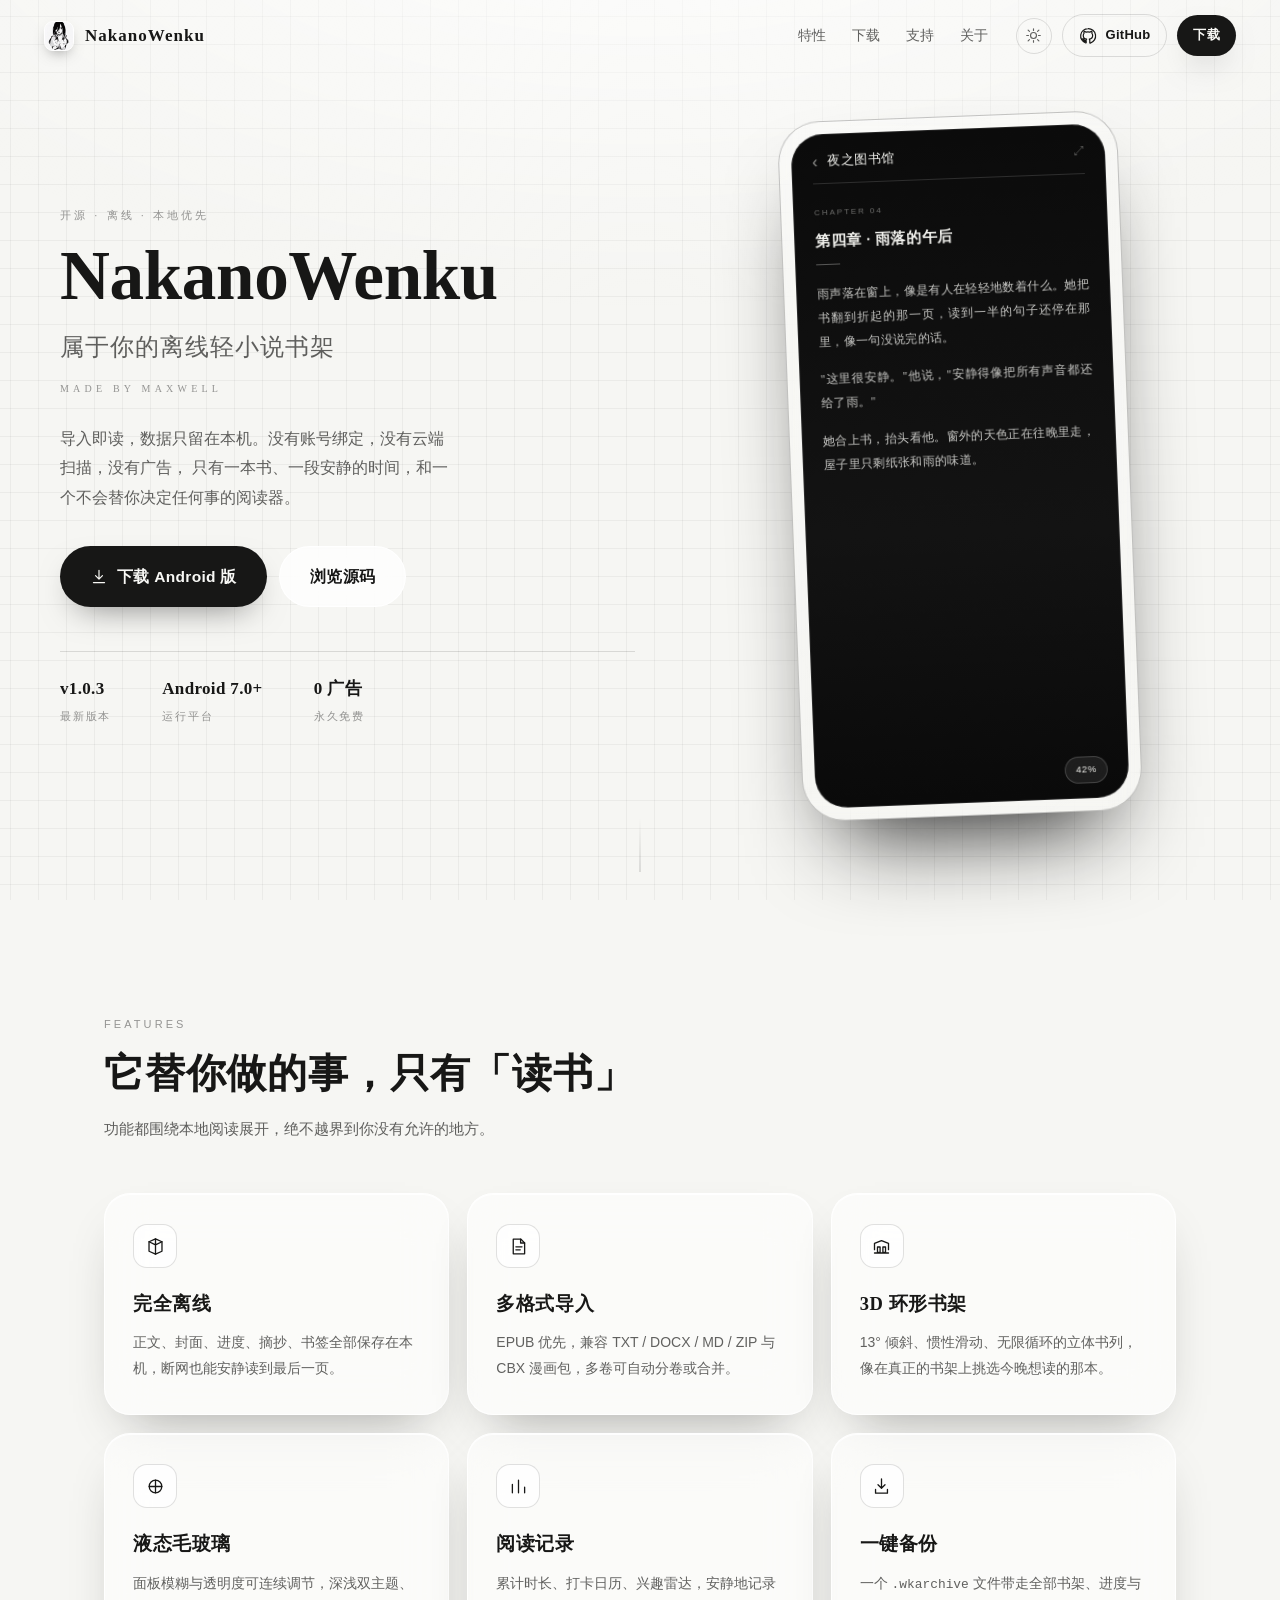
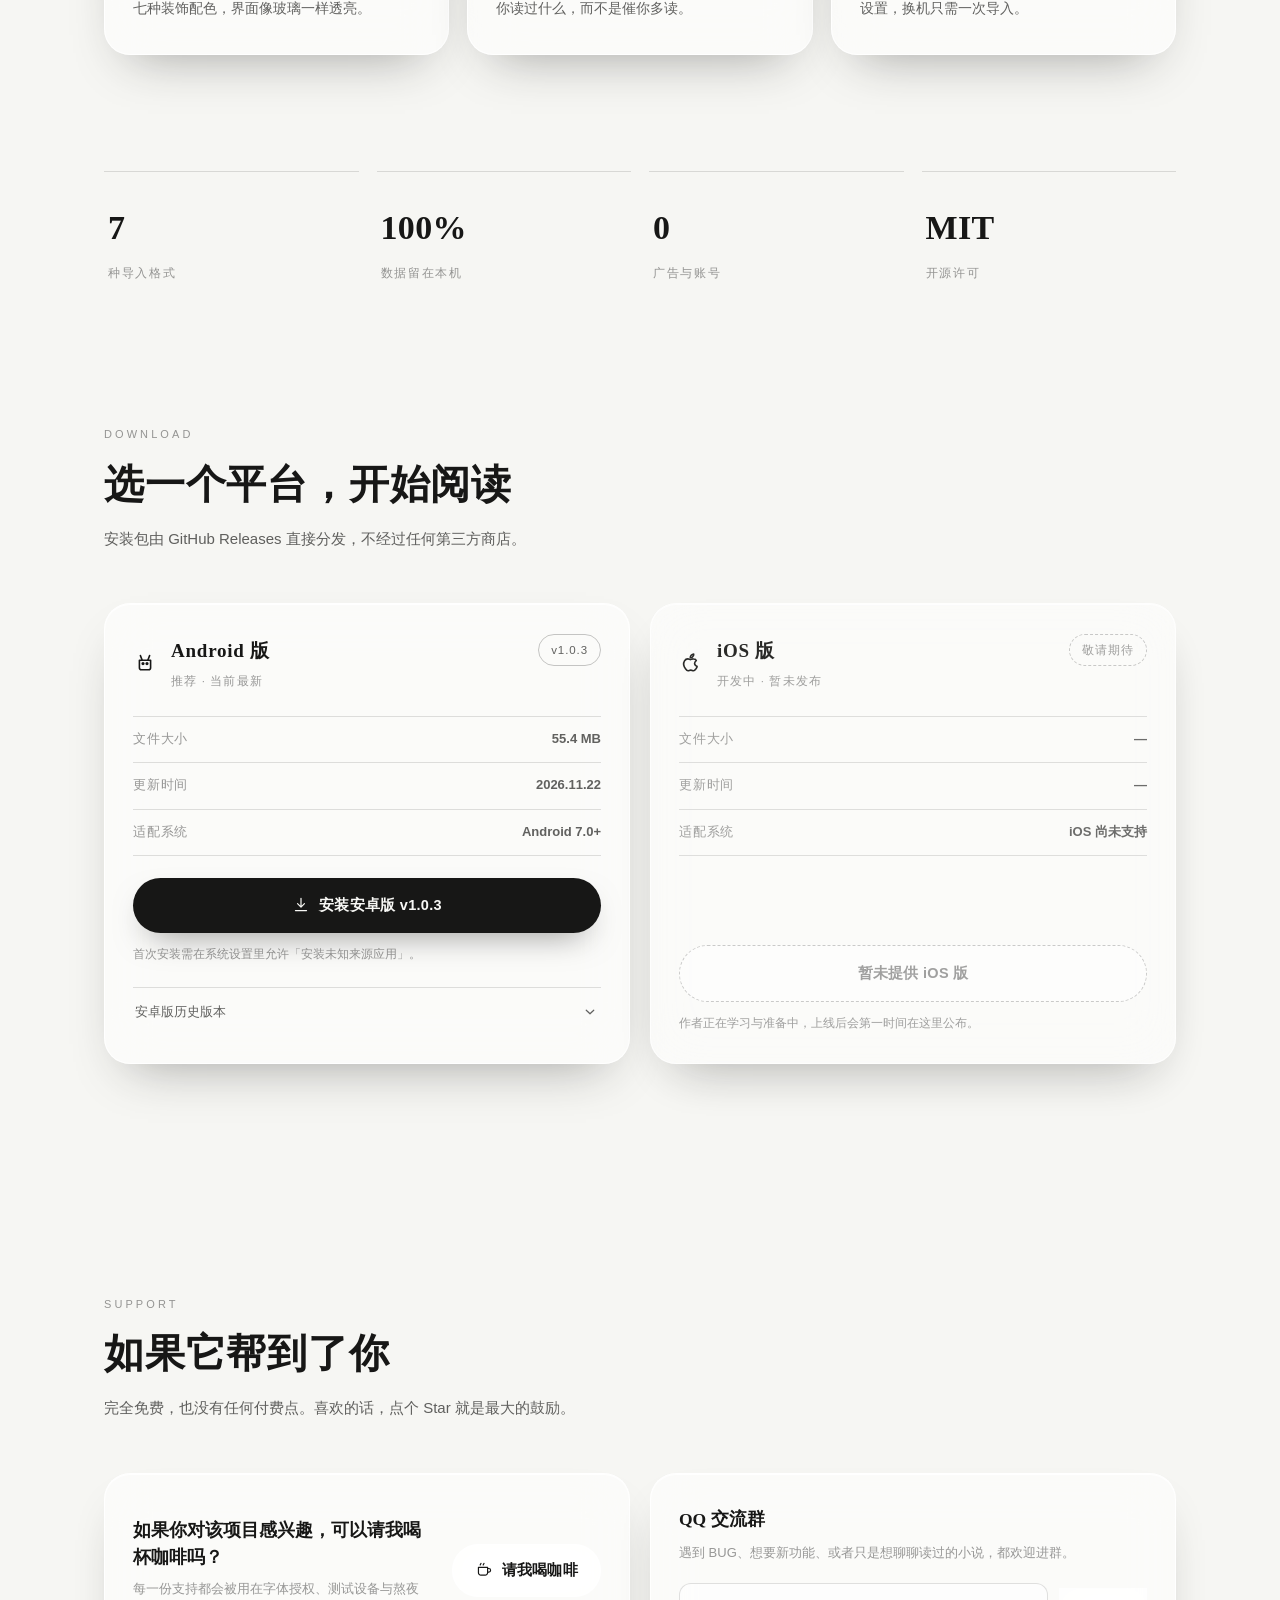
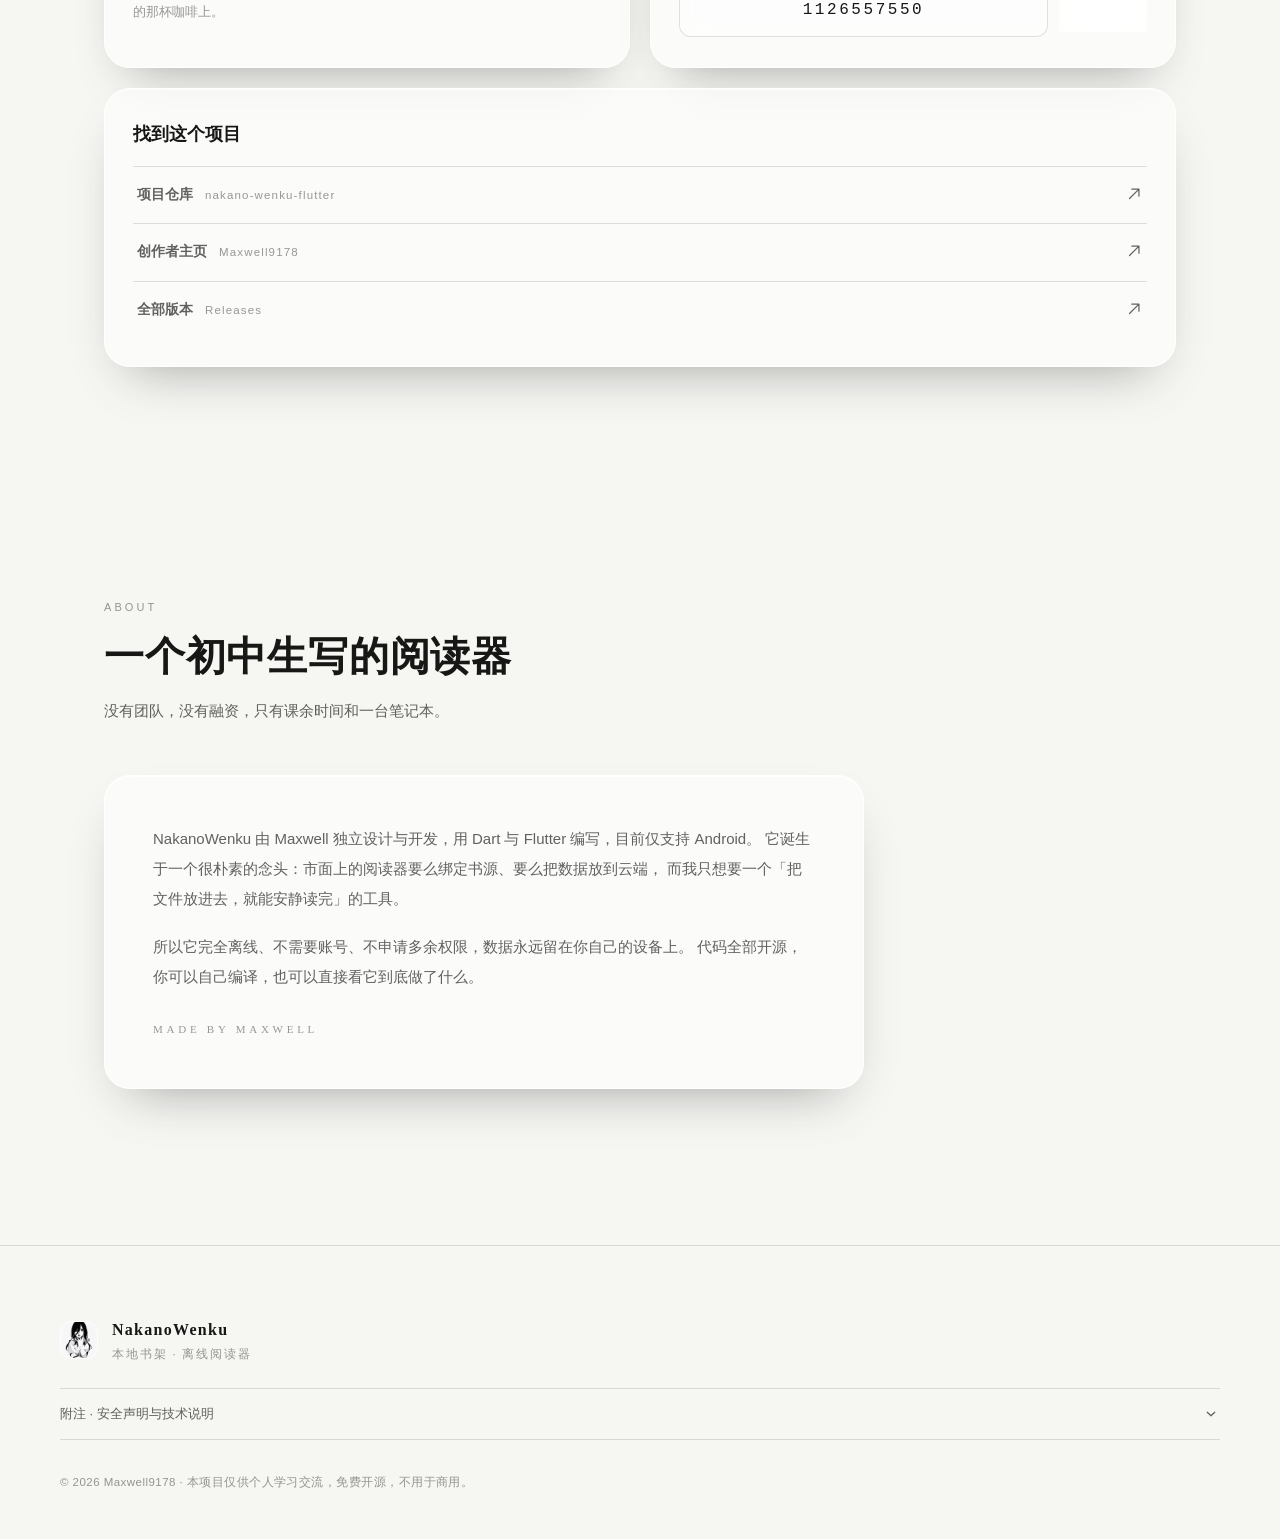
==== docs/index.html @ 5e2d17aa "feat(site): 下载版本号与 version.json 自动同步" ====
<!DOCTYPE html>
<html lang="zh-CN" data-theme="dark">
<head>
<meta charset="utf-8" />
<meta name="viewport" content="width=device-width, initial-scale=1, viewport-fit=cover" />
<title>NakanoWenku · 属于你的离线轻小说书架</title>
<meta name="description" content="NakanoWenku 是一款开源、离线、本地优先的轻小说阅读器。EPUB / TXT / DOCX / ZIP 一键导入，3D 环形书架与液态毛玻璃界面，数据只留在你自己的手机上。" />
<meta name="theme-color" content="#000000" />
<link rel="icon" href="assets/icon-192.png" />
<link rel="apple-touch-icon" href="assets/apple-touch-icon.png" />
<meta property="og:type" content="website" />
<meta property="og:title" content="NakanoWenku · 属于你的离线轻小说书架" />
<meta property="og:description" content="开源 · 离线 · 本地优先的轻小说阅读器。没有账号，没有云端，没有广告。" />
<meta property="og:image" content="assets/icon-512.png" />
<link rel="stylesheet" href="assets/style.css" />
</head>
<body>

<div class="grid-bg" aria-hidden="true"></div>
<div class="wash" aria-hidden="true"></div>

<!-- 顶部导航 -->
<header class="nav" id="nav">
  <a class="nav-brand" href="#top">
    <img src="assets/icon-192.png" alt="" class="nav-logo" />
    <span class="nav-name">NakanoWenku</span>
  </a>
  <nav class="nav-links">
    <a href="#features">特性</a>
    <a href="#download">下载</a>
    <a href="#support">支持</a>
    <a href="#about">关于</a>
  </nav>
  <div class="nav-actions">
    <button class="theme-toggle" id="themeToggle" type="button" aria-label="切换深浅色">
      <svg viewBox="0 0 24 24" class="icon-moon" aria-hidden="true"><path d="M21 12.8A9 9 0 1 1 11.2 3a7 7 0 0 0 9.8 9.8Z"/></svg>
      <svg viewBox="0 0 24 24" class="icon-sun" aria-hidden="true"><circle cx="12" cy="12" r="4.2"/><path d="M12 2.4v2.6M12 19v2.6M4.4 4.4l1.9 1.9M17.7 17.7l1.9 1.9M2.4 12h2.6M19 12h2.6M4.4 19.6l1.9-1.9M17.7 6.3l1.9-1.9"/></svg>
    </button>
    <a class="btn btn-ghost btn-sm" href="https://github.com/Maxwell9178/nakano-wenku-flutter" target="_blank" rel="noopener">
      <svg viewBox="0 0 24 24" class="icon" aria-hidden="true"><path d="M12 2.2a9.8 9.8 0 0 0-3.1 19.1c.5.1.7-.2.7-.5v-1.9c-2.7.6-3.3-1.2-3.3-1.2-.4-1.1-1.1-1.4-1.1-1.4-.9-.6.1-.6.1-.6 1 .1 1.5 1 1.5 1 .9 1.5 2.3 1.1 2.8.8.1-.6.3-1.1.6-1.3-2.2-.2-4.5-1.1-4.5-4.9 0-1.1.4-2 1-2.7-.1-.3-.4-1.3.1-2.7 0 0 .8-.3 2.7 1a9.3 9.3 0 0 1 4.9 0c1.9-1.3 2.7-1 2.7-1 .5 1.4.2 2.4.1 2.7.6.7 1 1.6 1 2.7 0 3.8-2.3 4.6-4.5 4.9.3.3.7 1 .7 1.9v2.8c0 .3.2.6.7.5A9.8 9.8 0 0 0 12 2.2Z"/></svg>
      <span>GitHub</span>
    </a>
    <a class="btn btn-primary btn-sm" href="#download">下载</a>
  </div>
</header>

<main id="top">

  <!-- Hero -->
  <section class="hero">
    <div class="hero-inner">
      <div class="hero-copy">
        <p class="eyebrow reveal">开源 · 离线 · 本地优先</p>
        <h1 class="hero-title reveal">NakanoWenku</h1>
        <p class="hero-sub reveal">属于你的离线轻小说书架</p>
        <p class="hero-sign reveal">MADE BY MAXWELL</p>
        <p class="hero-desc reveal">
          导入即读，数据只留在本机。没有账号绑定，没有云端扫描，没有广告，
          只有一本书、一段安静的时间，和一个不会替你决定任何事的阅读器。
        </p>
        <div class="hero-actions reveal">
          <a class="btn btn-primary btn-lg" href="#download">
            <svg viewBox="0 0 24 24" class="icon" aria-hidden="true"><path d="M12 3v11.4M7.4 10.2 12 14.8l4.6-4.6M4.6 19.4h14.8"/></svg>
            下载 Android 版
          </a>
          <a class="btn btn-glass btn-lg" href="https://github.com/Maxwell9178/nakano-wenku-flutter" target="_blank" rel="noopener">
            浏览源码
          </a>
        </div>
        <ul class="hero-meta reveal">
          <li><b>v1.0.3</b><span>最新版本</span></li>
          <li><b>Android 7.0+</b><span>运行平台</span></li>
          <li><b>0 广告</b><span>永久免费</span></li>
        </ul>
      </div>

      <div class="hero-visual reveal">
        <div class="phone">
          <div class="phone-screen">
            <div class="mock-top">
              <span class="mock-back">‹</span>
              <span class="mock-title">夜之图书馆</span>
              <span class="mock-icon">⤢</span>
            </div>
            <div class="mock-body">
              <p class="mock-chapter">CHAPTER 04</p>
              <h3 class="mock-heading">第四章 · 雨落的午后</h3>
              <div class="mock-rule"></div>
              <p class="mock-text">雨声落在窗上，像是有人在轻轻地数着什么。她把书翻到折起的那一页，读到一半的句子还停在那里，像一句没说完的话。</p>
              <p class="mock-text">"这里很安静。"他说，"安静得像把所有声音都还给了雨。"</p>
              <p class="mock-text">她合上书，抬头看他。窗外的天色正在往晚里走，屋子里只剩纸张和雨的味道。</p>
            </div>
            <div class="mock-foot">
              <span class="mock-pill">42%</span>
            </div>
          </div>
          <div class="phone-glow" aria-hidden="true"></div>
        </div>
      </div>
    </div>

    <div class="scroll-hint" aria-hidden="true"><span></span></div>
  </section>

  <!-- 特性 -->
  <section class="section" id="features">
    <div class="section-head">
      <p class="eyebrow">FEATURES</p>
      <h2 class="section-title">它替你做的事，只有「读书」</h2>
      <p class="section-desc">功能都围绕本地阅读展开，绝不越界到你没有允许的地方。</p>
    </div>

    <div class="feature-grid">
      <article class="glass card reveal">
        <div class="card-icon"><svg viewBox="0 0 24 24"><path d="M12 3.2 4.6 6.6v10.8L12 20.8l7.4-3.4V6.6L12 3.2Z"/><path d="M12 3.2v17.6M4.6 6.6 12 10.2l7.4-3.6"/></svg></div>
        <h3>完全离线</h3>
        <p>正文、封面、进度、摘抄、书签全部保存在本机，断网也能安静读到最后一页。</p>
      </article>

      <article class="glass card reveal">
        <div class="card-icon"><svg viewBox="0 0 24 24"><path d="M6 3.6h8.8L19 8v12.4H6z"/><path d="M14.4 3.6V8H19M9 12.4h7M9 15.8h5"/></svg></div>
        <h3>多格式导入</h3>
        <p>EPUB 优先，兼容 TXT / DOCX / MD / ZIP 与 CBX 漫画包，多卷可自动分卷或合并。</p>
      </article>

      <article class="glass card reveal">
        <div class="card-icon"><svg viewBox="0 0 24 24"><path d="M4 15.6V8.4l8-3.2 8 3.2v7.2"/><path d="M7.4 12.6h3v6.2h-3zM13.6 12.6h3v6.2h-3zM4 19.4h16"/></svg></div>
        <h3>3D 环形书架</h3>
        <p>13° 倾斜、惯性滑动、无限循环的立体书列，像在真正的书架上挑选今晚想读的那本。</p>
      </article>

      <article class="glass card reveal">
        <div class="card-icon"><svg viewBox="0 0 24 24"><circle cx="12" cy="12" r="7.2"/><path d="M12 4.8v14.4M4.8 12h14.4"/></svg></div>
        <h3>液态毛玻璃</h3>
        <p>面板模糊与透明度可连续调节，深浅双主题、七种装饰配色，界面像玻璃一样透亮。</p>
      </article>

      <article class="glass card reveal">
        <div class="card-icon"><svg viewBox="0 0 24 24"><path d="M5 19.2V9.6M12 19.2V4.8M19 19.2v-6.4"/></svg></div>
        <h3>阅读记录</h3>
        <p>累计时长、打卡日历、兴趣雷达，安静地记录你读过什么，而不是催你多读。</p>
      </article>

      <article class="glass card reveal">
        <div class="card-icon"><svg viewBox="0 0 24 24"><path d="M12 3.4v10.2M8 10l4 4 4-4"/><path d="M5.2 15.4v4.2h13.6v-4.2"/></svg></div>
        <h3>一键备份</h3>
        <p>一个 <code>.wkarchive</code> 文件带走全部书架、进度与设置，换机只需一次导入。</p>
      </article>
    </div>
  </section>

  <!-- 数字 -->
  <section class="section stats">
    <div class="stat reveal"><b>7</b><span>种导入格式</span></div>
    <div class="stat reveal"><b>100%</b><span>数据留在本机</span></div>
    <div class="stat reveal"><b>0</b><span>广告与账号</span></div>
    <div class="stat reveal"><b>MIT</b><span>开源许可</span></div>
  </section>

  <!-- 下载 -->
  <section class="section" id="download">
    <div class="section-head">
      <p class="eyebrow">DOWNLOAD</p>
      <h2 class="section-title">选一个平台，开始阅读</h2>
      <p class="section-desc">安装包由 GitHub Releases 直接分发，不经过任何第三方商店。</p>
    </div>

    <div class="download-grid">
      <!-- Android -->
      <article class="glass panel download-card">
        <div class="dc-head">
          <div class="dc-platform">
            <svg viewBox="0 0 24 24" class="icon icon-lg" aria-hidden="true"><path d="M6.4 9.2h11.2v7.6a2 2 0 0 1-2 2H8.4a2 2 0 0 1-2-2z"/><path d="M9.2 9.2 7.4 4.6M14.8 9.2l1.8-4.6"/><circle cx="10" cy="12.6" r=".8"/><circle cx="14" cy="12.6" r=".8"/></svg>
            <div>
              <h3>Android 版</h3>
              <p class="dc-tag">推荐 · 当前最新</p>
            </div>
          </div>
          <span class="dc-ver" id="androidVersion">v1.0.3</span>
        </div>

        <ul class="dc-meta">
          <li><span>文件大小</span><b>55.4 MB</b></li>
          <li><span>更新时间</span><b>2026.11.22</b></li>
          <li><span>适配系统</span><b>Android 7.0+</b></li>
        </ul>

        <a class="btn btn-primary btn-block" id="androidDownload" href="https://github.com/Maxwell9178/nakano-wenku-flutter/releases/download/1.0.3/app-release.apk">
          <svg viewBox="0 0 24 24" class="icon" aria-hidden="true"><path d="M12 3v11.4M7.4 10.2 12 14.8l4.6-4.6M4.6 19.4h14.8"/></svg>
          <span id="androidDownloadLabel">安装安卓版 v1.0.3</span>
        </a>
        <p class="dc-hint">首次安装需在系统设置里允许「安装未知来源应用」。</p>

        <button class="history-toggle" id="historyToggle" type="button" aria-expanded="false">
          <span>安卓版历史版本</span>
          <svg viewBox="0 0 24 24" class="icon caret" aria-hidden="true"><path d="M7 9.6 12 14.4l5-4.8"/></svg>
        </button>
        <ul class="history" id="history" hidden>
          <li><span class="hv">1.0.2</span><span class="hs">55.0 MB · 2026.11.22</span><a href="https://github.com/Maxwell9178/nakano-wenku-flutter/releases/download/1.0.2/app-release.apk">下载</a></li>
          <li><span class="hv">1.0.1</span><span class="hs">55.1 MB · 2026.11.21</span><a href="https://github.com/Maxwell9178/nakano-wenku-flutter/releases/download/1.0.1/app-release.apk">下载</a></li>
          <li><span class="hv">1.0.0</span><span class="hs">52.7 MB · 2026.11.21</span><a href="https://github.com/Maxwell9178/nakano-wenku-flutter/releases/download/1.0.0/app-release.apk">下载</a></li>
          <li class="history-all"><a href="https://github.com/Maxwell9178/nakano-wenku-flutter/releases" target="_blank" rel="noopener">在 GitHub 查看全部版本 →</a></li>
        </ul>
      </article>

      <!-- iOS -->
      <article class="glass panel download-card is-disabled">
        <div class="dc-head">
          <div class="dc-platform">
            <svg viewBox="0 0 24 24" class="icon icon-lg" aria-hidden="true"><path d="M15.6 12.6c0-2 1.6-3 1.7-3.1-.9-1.4-2.4-1.6-2.9-1.6-1.2-.1-2.4.7-3 .7-.6 0-1.6-.7-2.6-.7-1.3 0-2.6.8-3.3 2-1.4 2.4-.4 6 1 7.9.7 1 1.5 2.1 2.6 2 1-.1 1.4-.7 2.7-.7s1.6.7 2.7.7c1.1 0 1.8-1 2.5-2 .8-1.2 1.1-2.3 1.1-2.4-.1 0-2.4-.9-2.5-2.8Z"/><path d="M13.8 5.6c.6-.7 1-1.7.9-2.6-.9 0-1.9.6-2.5 1.3-.5.6-1 1.6-.9 2.5 1 .1 2-.5 2.5-1.2Z"/></svg>
            <div>
              <h3>iOS 版</h3>
              <p class="dc-tag">开发中 · 暂未发布</p>
            </div>
          </div>
          <span class="dc-ver dc-ver-off">敬请期待</span>
        </div>

        <ul class="dc-meta">
          <li><span>文件大小</span><b>—</b></li>
          <li><span>更新时间</span><b>—</b></li>
          <li><span>适配系统</span><b>iOS 尚未支持</b></li>
        </ul>

        <button class="btn btn-disabled btn-block" id="iosBtn" type="button">暂未提供 iOS 版</button>
        <p class="dc-hint">作者正在学习与准备中，上线后会第一时间在这里公布。</p>
      </article>
    </div>
  </section>

  <!-- 支持 -->
  <section class="section" id="support">
    <div class="section-head">
      <p class="eyebrow">SUPPORT</p>
      <h2 class="section-title">如果它帮到了你</h2>
      <p class="section-desc">完全免费，也没有任何付费点。喜欢的话，点个 Star 就是最大的鼓励。</p>
    </div>

    <div class="support-grid">
      <article class="glass panel donate">
        <div class="donate-text">
          <h3>如果你对该项目感兴趣，可以请我喝杯咖啡吗？</h3>
          <p>每一份支持都会被用在字体授权、测试设备与熬夜的那杯咖啡上。</p>
        </div>
        <button class="btn btn-glass donate-btn" id="donateBtn" type="button">
          <svg viewBox="0 0 24 24" class="icon" aria-hidden="true"><path d="M4.6 8.4h12.2v7.2a3.2 3.2 0 0 1-3.2 3.2H7.8a3.2 3.2 0 0 1-3.2-3.2z"/><path d="M16.8 10h1.6a2.4 2.4 0 0 1 0 4.8h-1.6M7 5.2c0-.9 1-1.2 1-2.1M11 5.2c0-.9 1-1.2 1-2.1"/></svg>
          请我喝咖啡
        </button>
      </article>

      <article class="glass panel qq">
        <div class="qq-text">
          <h3>QQ 交流群</h3>
          <p>遇到 BUG、想要新功能、或者只是想聊聊读过的小说，都欢迎进群。</p>
        </div>
        <div class="qq-row">
          <code id="qqNumber">1126557550</code>
          <button class="btn btn-glass btn-sm" id="copyQQ" type="button">复制群号</button>
        </div>
      </article>

      <article class="glass panel links-panel">
        <h3>找到这个项目</h3>
        <a class="link-row" href="https://github.com/Maxwell9178/nakano-wenku-flutter" target="_blank" rel="noopener">
          <span><b>项目仓库</b><em>nakano-wenku-flutter</em></span>
          <svg viewBox="0 0 24 24" class="icon" aria-hidden="true"><path d="M9 5.4h9.6V15M18.6 5.4 6 18"/></svg>
        </a>
        <a class="link-row" href="https://github.com/Maxwell9178" target="_blank" rel="noopener">
          <span><b>创作者主页</b><em>Maxwell9178</em></span>
          <svg viewBox="0 0 24 24" class="icon" aria-hidden="true"><path d="M9 5.4h9.6V15M18.6 5.4 6 18"/></svg>
        </a>
        <a class="link-row" href="https://github.com/Maxwell9178/nakano-wenku-flutter/releases" target="_blank" rel="noopener">
          <span><b>全部版本</b><em>Releases</em></span>
          <svg viewBox="0 0 24 24" class="icon" aria-hidden="true"><path d="M9 5.4h9.6V15M18.6 5.4 6 18"/></svg>
        </a>
      </article>
    </div>
  </section>

  <!-- 关于 -->
  <section class="section" id="about">
    <div class="section-head">
      <p class="eyebrow">ABOUT</p>
      <h2 class="section-title">一个初中生写的阅读器</h2>
      <p class="section-desc">没有团队，没有融资，只有课余时间和一台笔记本。</p>
    </div>

    <div class="glass panel about-panel reveal">
      <p>
        NakanoWenku 由 Maxwell 独立设计与开发，用 Dart 与 Flutter 编写，目前仅支持 Android。
        它诞生于一个很朴素的念头：市面上的阅读器要么绑定书源、要么把数据放到云端，
        而我只想要一个「把文件放进去，就能安静读完」的工具。
      </p>
      <p>
        所以它完全离线、不需要账号、不申请多余权限，数据永远留在你自己的设备上。
        代码全部开源，你可以自己编译，也可以直接看它到底做了什么。
      </p>
      <p class="about-sign">MADE BY MAXWELL</p>
    </div>
  </section>

</main>

<!-- 页脚 -->
<footer class="footer">
  <div class="footer-inner">
    <div class="footer-brand">
      <img src="assets/icon-192.png" alt="" />
      <div>
        <b>NakanoWenku</b>
        <span>本地书架 · 离线阅读器</span>
      </div>
    </div>

    <button class="notes-toggle" id="notesToggle" type="button" aria-expanded="false">
      <span>附注 · 安全声明与技术说明</span>
      <svg viewBox="0 0 24 24" class="icon caret" aria-hidden="true"><path d="M7 9.6 12 14.4l5-4.8"/></svg>
    </button>

    <div class="notes" id="notes" hidden>
      <details class="note-item" data-src="assets/texts/safety.txt">
        <summary>安全声明与用户风险告知书</summary>
        <div class="note-body"><p class="loading">正在读取……</p></div>
      </details>
      <details class="note-item" data-src="assets/texts/tech.txt">
        <summary>技术说明</summary>
        <div class="note-body"><p class="loading">正在读取……</p></div>
      </details>
      <details class="note-item" data-src="assets/texts/author.txt">
        <summary>作者的话</summary>
        <div class="note-body"><p class="loading">正在读取……</p></div>
      </details>
      <details class="note-item" data-src="assets/texts/quotes.txt">
        <summary>名言名句收录</summary>
        <div class="note-body"><p class="loading">正在读取……</p></div>
      </details>
    </div>

    <p class="footer-copy">© 2026 Maxwell9178 · 本项目仅供个人学习交流，免费开源，不用于商用。</p>
  </div>
</footer>

<!-- 模态：iOS -->
<div class="modal" id="iosModal" hidden>
  <div class="modal-mask" data-close></div>
  <div class="modal-card glass" role="dialog" aria-modal="true" aria-labelledby="iosTitle">
    <p class="eyebrow">NOT AVAILABLE</p>
    <h3 id="iosTitle">暂不支持 iOS 版</h3>
    <p class="modal-desc">目前只完成了 Android 版本，iOS 版本还没有开发。上线后会在本页与 GitHub 同步公布。</p>
    <button class="btn btn-primary btn-block" data-close type="button">知道了</button>
  </div>
</div>

<!-- 模态：打赏码 -->
<div class="modal" id="donateModal" hidden>
  <div class="modal-mask" data-close></div>
  <div class="modal-card glass donate-card" role="dialog" aria-modal="true" aria-labelledby="donateTitle">
    <p class="eyebrow">THANK YOU</p>
    <h3 id="donateTitle">请喝一杯咖啡</h3>
    <p class="modal-desc">扫码即可，金额随意。你的名字会被记在这个项目的感谢名单里。</p>
    <img class="donate-qr" src="assets/donate.jpg" alt="微信收款码" />
    <div class="modal-actions">
      <a class="btn btn-glass" href="assets/donate.jpg" download="nakano-wenku-donate.jpg">保存收款码</a>
      <button class="btn btn-primary" data-close type="button">关闭</button>
    </div>
  </div>
</div>

<div class="toast" id="toast" role="status" aria-live="polite"></div>

<script src="assets/main.js"></script>
</body>
</html>
---- docs/assets/style.css ----
/* ============================================================
   NakanoWenku · 官方网站
   黑白 + 毛玻璃。与 App 共用同一套视觉语言：
   网格底纹 / 细线分隔 / 衬线大标题 / 液态玻璃面板 / 缓慢回弹
   ============================================================ */

:root {
  --ease: cubic-bezier(0.22, 0.61, 0.36, 1);
  --ease-out: cubic-bezier(0.16, 1, 0.3, 1);
  --radius-lg: 26px;
  --radius-md: 18px;
  --radius-sm: 12px;
  --maxw: 1160px;
  --nav-h: 72px;
  --serif: "Noto Serif SC", "Source Han Serif SC", "Songti SC", STSong, "Times New Roman", serif;
  --sans: -apple-system, BlinkMacSystemFont, "Segoe UI", "PingFang SC",
    "Hiragino Sans GB", "Microsoft YaHei", "Helvetica Neue", Arial, sans-serif;
}

html[data-theme="dark"] {
  color-scheme: dark;
  --bg: #000000;
  --bg-soft: #0a0a0a;
  --fg: #f2f2ee;
  --fg-2: rgba(242, 242, 238, 0.66);
  --fg-3: rgba(242, 242, 238, 0.40);
  --line: rgba(255, 255, 255, 0.14);
  --line-strong: rgba(255, 255, 255, 0.26);
  --grid: rgba(255, 255, 255, 0.045);
  --glass-fill: rgba(255, 255, 255, 0.055);
  --glass-fill-hi: rgba(255, 255, 255, 0.085);
  --glass-edge: rgba(255, 255, 255, 0.20);
  --glass-edge-hi: rgba(255, 255, 255, 0.34);
  --shadow: 0 28px 60px -28px rgba(0, 0, 0, 0.9);
  --accent: #f2f2ee;
  --accent-fg: #0a0a0a;
  --wash: radial-gradient(120% 90% at 50% -20%, rgba(255, 255, 255, 0.10), transparent 60%);
}

html[data-theme="light"] {
  color-scheme: light;
  --bg: #f6f6f3;
  --bg-soft: #ffffff;
  --fg: #171716;
  --fg-2: rgba(23, 23, 22, 0.68);
  --fg-3: rgba(23, 23, 22, 0.44);
  --line: rgba(0, 0, 0, 0.12);
  --line-strong: rgba(0, 0, 0, 0.22);
  --grid: rgba(0, 0, 0, 0.045);
  --glass-fill: rgba(255, 255, 255, 0.55);
  --glass-fill-hi: rgba(255, 255, 255, 0.78);
  --glass-edge: rgba(255, 255, 255, 0.85);
  --glass-edge-hi: rgba(0, 0, 0, 0.14);
  --shadow: 0 24px 50px -26px rgba(30, 30, 28, 0.42);
  --accent: #171716;
  --accent-fg: #f8f8f5;
  --wash: radial-gradient(120% 90% at 50% -20%, rgba(255, 255, 255, 0.9), transparent 60%);
}

* { box-sizing: border-box; }

html { scroll-behavior: smooth; }

body {
  margin: 0;
  background: var(--bg);
  color: var(--fg);
  font-family: var(--sans);
  font-size: 16px;
  line-height: 1.75;
  -webkit-font-smoothing: antialiased;
  text-rendering: optimizeLegibility;
  overflow-x: hidden;
  transition: background-color 0.45s var(--ease), color 0.45s var(--ease);
}

img { max-width: 100%; display: block; }
a { color: inherit; text-decoration: none; }
button { font: inherit; color: inherit; background: none; border: 0; cursor: pointer; }
code { font-family: ui-monospace, SFMono-Regular, Menlo, monospace; font-size: 0.92em; }

/* ---------- 底纹 ---------- */
.grid-bg {
  position: fixed;
  inset: 0;
  z-index: 0;
  pointer-events: none;
  background-image:
    linear-gradient(to right, var(--grid) 1px, transparent 1px),
    linear-gradient(to bottom, var(--grid) 1px, transparent 1px);
  background-size: 28px 28px;
  background-position: center center;
  transition: background-image 0.45s var(--ease);
}
.wash {
  position: fixed;
  inset: 0;
  z-index: 0;
  pointer-events: none;
  background: var(--wash);
}

/* ---------- 玻璃 ---------- */
.glass {
  position: relative;
  border-radius: var(--radius-lg);
  background: var(--glass-fill);
  border: 1px solid var(--glass-edge);
  box-shadow: var(--shadow), inset 0 1px 0 var(--glass-edge);
  backdrop-filter: blur(26px) saturate(150%);
  -webkit-backdrop-filter: blur(26px) saturate(150%);
  transition: background-color 0.4s var(--ease), border-color 0.4s var(--ease),
    transform 0.5s var(--ease), box-shadow 0.5s var(--ease);
}

/* ---------- 通用 ---------- */
.eyebrow {
  margin: 0 0 14px;
  font-size: 11px;
  letter-spacing: 0.28em;
  text-transform: uppercase;
  color: var(--fg-3);
}

.icon {
  width: 18px;
  height: 18px;
  stroke: currentColor;
  stroke-width: 1.6;
  stroke-linecap: round;
  stroke-linejoin: round;
  fill: none;
  flex: none;
}
.icon-lg { width: 24px; height: 24px; }

/* ---------- 按钮 ---------- */
.btn {
  position: relative;
  display: inline-flex;
  align-items: center;
  justify-content: center;
  gap: 9px;
  padding: 13px 22px;
  border-radius: 999px;
  font-size: 14.5px;
  font-weight: 600;
  letter-spacing: 0.02em;
  white-space: nowrap;
  transition: transform 0.32s var(--ease), background-color 0.32s var(--ease),
    border-color 0.32s var(--ease), box-shadow 0.32s var(--ease), opacity 0.32s var(--ease);
}
.btn:active { transform: scale(0.965); }

.btn-primary {
  background: var(--accent);
  color: var(--accent-fg);
  box-shadow: 0 14px 34px -16px rgba(0, 0, 0, 0.55);
}
.btn-primary:hover { box-shadow: 0 18px 40px -14px rgba(0, 0, 0, 0.6); transform: translateY(-1px); }

.btn-glass {
  background: var(--glass-fill-hi);
  border: 1px solid var(--glass-edge);
  backdrop-filter: blur(20px) saturate(140%);
  -webkit-backdrop-filter: blur(20px) saturate(140%);
}
.btn-glass:hover { background: var(--glass-fill-hi); border-color: var(--line-strong); }

.btn-ghost {
  border: 1px solid var(--line);
  color: var(--fg);
}
.btn-ghost:hover { border-color: var(--line-strong); }

.btn-disabled {
  background: var(--glass-fill);
  border: 1px dashed var(--line-strong);
  color: var(--fg-3);
  cursor: not-allowed;
}
.btn-disabled:active { transform: none; }

.btn-sm { padding: 9px 16px; font-size: 13px; }
.btn-lg { padding: 16px 30px; font-size: 15.5px; }
.btn-block { display: flex; width: 100%; padding: 15px 20px; }

/* ---------- 导航 ---------- */
.nav {
  position: fixed;
  top: 0;
  left: 0;
  right: 0;
  z-index: 60;
  height: var(--nav-h);
  display: flex;
  align-items: center;
  gap: 28px;
  padding: 0 clamp(18px, 4vw, 44px);
  background: transparent;
  border-bottom: 1px solid transparent;
  transition: background-color 0.45s var(--ease), border-color 0.45s var(--ease),
    backdrop-filter 0.45s var(--ease);
}
.nav.is-stuck {
  background: color-mix(in srgb, var(--bg) 68%, transparent);
  border-bottom-color: var(--line);
  backdrop-filter: blur(22px) saturate(160%);
  -webkit-backdrop-filter: blur(22px) saturate(160%);
}

.nav-brand { display: flex; align-items: center; gap: 11px; }
.nav-logo {
  width: 30px; height: 30px;
  border-radius: 9px;
  border: 1px solid var(--glass-edge);
  box-shadow: 0 6px 16px -8px rgba(0, 0, 0, 0.7);
}
.nav-name {
  font-family: var(--serif);
  font-size: 17px;
  letter-spacing: 0.06em;
  font-weight: 600;
}

.nav-links {
  display: flex;
  gap: 26px;
  margin-left: auto;
  font-size: 13.5px;
  color: var(--fg-2);
}
.nav-links a { position: relative; padding: 6px 0; transition: color 0.3s var(--ease); }
.nav-links a::after {
  content: "";
  position: absolute;
  left: 0; right: 100%;
  bottom: 0;
  height: 1px;
  background: currentColor;
  opacity: 0.6;
  transition: right 0.42s var(--ease-out);
}
.nav-links a:hover { color: var(--fg); }
.nav-links a:hover::after { right: 0; }

.nav-actions { display: flex; align-items: center; gap: 10px; }

.theme-toggle {
  width: 36px; height: 36px;
  display: grid;
  place-items: center;
  border-radius: 50%;
  border: 1px solid var(--line);
  color: var(--fg-2);
  transition: color 0.3s var(--ease), border-color 0.3s var(--ease), transform 0.32s var(--ease);
}
.theme-toggle:hover { color: var(--fg); border-color: var(--line-strong); }
.theme-toggle:active { transform: scale(0.92); }
.theme-toggle svg {
  width: 17px; height: 17px;
  stroke: currentColor; fill: none;
  stroke-width: 1.6; stroke-linecap: round; stroke-linejoin: round;
}
.theme-toggle .icon-sun { display: none; }
html[data-theme="light"] .theme-toggle .icon-moon { display: none; }
html[data-theme="light"] .theme-toggle .icon-sun { display: block; }

/* ---------- Hero ---------- */
.hero {
  position: relative;
  z-index: 1;
  min-height: 100svh;
  display: flex;
  align-items: center;
  padding: calc(var(--nav-h) + 40px) clamp(18px, 4vw, 44px) 80px;
}
.hero-inner {
  width: 100%;
  max-width: var(--maxw);
  margin: 0 auto;
  display: grid;
  grid-template-columns: minmax(0, 1.05fr) minmax(0, 0.95fr);
  gap: clamp(28px, 5vw, 72px);
  align-items: center;
}

.hero-title {
  margin: 0;
  font-family: var(--serif);
  font-size: clamp(38px, 5.4vw, 72px);
  line-height: 1.06;
  letter-spacing: -0.005em;
  font-weight: 600;
}
.hero-sub {
  margin: 14px 0 0;
  font-family: var(--serif);
  font-size: clamp(18px, 2.1vw, 24px);
  letter-spacing: 0.04em;
  color: var(--fg-2);
}
.hero-sign {
  margin: 12px 0 0;
  font-family: var(--serif);
  font-size: 10px;
  letter-spacing: 0.42em;
  color: var(--fg-3);
}
.hero-desc {
  margin: 26px 0 0;
  max-width: 46ch;
  color: var(--fg-2);
  font-size: 15.5px;
  line-height: 1.9;
}
.hero-actions { display: flex; flex-wrap: wrap; gap: 12px; margin-top: 34px; }

.hero-meta {
  display: flex;
  gap: clamp(20px, 4vw, 52px);
  margin: 44px 0 0;
  padding: 22px 0 0;
  list-style: none;
  border-top: 1px solid var(--line);
}
.hero-meta li { display: flex; flex-direction: column; gap: 3px; }
.hero-meta b {
  font-family: var(--serif);
  font-size: 17px;
  font-weight: 600;
  letter-spacing: 0.02em;
}
.hero-meta span { font-size: 11px; letter-spacing: 0.16em; color: var(--fg-3); text-transform: uppercase; }

/* 手机预览 */
.hero-visual { display: flex; justify-content: center; }
.phone {
  position: relative;
  width: min(340px, 82vw);
  aspect-ratio: 340 / 700;
  border-radius: 42px;
  padding: 12px;
  background: linear-gradient(160deg, rgba(255, 255, 255, 0.16), rgba(255, 255, 255, 0.02));
  border: 1px solid var(--line-strong);
  box-shadow: 0 50px 90px -40px rgba(0, 0, 0, 0.9), inset 0 1px 0 rgba(255, 255, 255, 0.28);
  backdrop-filter: blur(14px);
  -webkit-backdrop-filter: blur(14px);
  transform: rotate(-2.2deg);
  animation: phoneFloat 9s ease-in-out infinite;
}
@keyframes phoneFloat {
  0%, 100% { transform: rotate(-2.2deg) translateY(0); }
  50% { transform: rotate(-1.4deg) translateY(-10px); }
}
.phone-glow {
  position: absolute;
  inset: -18% -14% -22%;
  z-index: -1;
  border-radius: 50%;
  background: radial-gradient(closest-side, rgba(255, 255, 255, 0.16), transparent 72%);
  filter: blur(30px);
}
.phone-screen {
  height: 100%;
  border-radius: 32px;
  overflow: hidden;
  background: linear-gradient(180deg, #0b0b0b, #131313 60%, #0a0a0a);
  border: 1px solid rgba(255, 255, 255, 0.1);
  display: flex;
  flex-direction: column;
  color: #f2f2ee;
  padding: 16px 20px 14px;
}
.mock-top {
  display: flex;
  align-items: center;
  gap: 10px;
  padding-bottom: 10px;
  border-bottom: 1px solid rgba(255, 255, 255, 0.14);
  font-size: 11px;
  color: rgba(242, 242, 238, 0.62);
}
.mock-back { font-size: 16px; line-height: 1; }
.mock-title { font-family: var(--serif); font-size: 12.5px; color: #f2f2ee; letter-spacing: 0.04em; }
.mock-icon { margin-left: auto; opacity: 0.6; }
.mock-body { flex: 1; padding-top: 22px; overflow: hidden; }
.mock-chapter {
  margin: 0;
  font-size: 8px;
  letter-spacing: 0.24em;
  color: rgba(242, 242, 238, 0.42);
}
.mock-heading {
  margin: 8px 0 10px;
  font-family: var(--serif);
  font-size: 15px;
  font-weight: 600;
  letter-spacing: 0.04em;
}
.mock-rule { width: 24px; height: 1px; background: rgba(242, 242, 238, 0.32); margin-bottom: 18px; }
.mock-text {
  margin: 0 0 14px;
  font-family: var(--serif);
  font-size: 11.6px;
  line-height: 2.05;
  letter-spacing: 0.03em;
  text-align: justify;
  color: rgba(242, 242, 238, 0.82);
}
.mock-foot { display: flex; justify-content: flex-end; padding-top: 8px; }
.mock-pill {
  padding: 4px 10px;
  border-radius: 999px;
  font-size: 9.5px;
  letter-spacing: 0.06em;
  background: rgba(255, 255, 255, 0.08);
  border: 1px solid rgba(255, 255, 255, 0.18);
  backdrop-filter: blur(10px);
}

.scroll-hint {
  position: absolute;
  left: 50%;
  bottom: 28px;
  transform: translateX(-50%);
  width: 1px;
  height: 54px;
  background: linear-gradient(to bottom, transparent, var(--line-strong));
  overflow: hidden;
}
.scroll-hint span {
  position: absolute;
  top: -30%;
  left: 0;
  width: 1px;
  height: 30%;
  background: var(--fg);
  animation: hintRun 2.6s var(--ease) infinite;
}
@keyframes hintRun {
  0% { top: -30%; opacity: 0; }
  40% { opacity: 1; }
  100% { top: 100%; opacity: 0; }
}

/* ---------- 区块 ---------- */
.section {
  position: relative;
  z-index: 1;
  max-width: var(--maxw);
  margin: 0 auto;
  padding: clamp(64px, 9vw, 128px) clamp(18px, 4vw, 44px);
}
.section-head { max-width: 620px; margin-bottom: clamp(34px, 4vw, 56px); }
.section-title {
  margin: 0;
  font-family: var(--serif);
  font-size: clamp(26px, 3.4vw, 40px);
  line-height: 1.28;
  font-weight: 600;
  letter-spacing: 0.02em;
}
.section-desc { margin: 16px 0 0; color: var(--fg-2); font-size: 15px; }

/* ---------- 特性 ---------- */
.feature-grid {
  display: grid;
  grid-template-columns: repeat(3, minmax(0, 1fr));
  gap: 18px;
}
.card { padding: 30px 28px 32px; }
.card:hover { transform: translateY(-4px); border-color: var(--glass-edge-hi); }
.card-icon {
  width: 44px; height: 44px;
  display: grid;
  place-items: center;
  border-radius: 14px;
  border: 1px solid var(--line);
  background: var(--glass-fill-hi);
  margin-bottom: 20px;
  color: var(--fg);
}
.card-icon svg {
  width: 21px; height: 21px;
  fill: none; stroke: currentColor;
  stroke-width: 1.5; stroke-linecap: round; stroke-linejoin: round;
}
.card h3 {
  margin: 0 0 10px;
  font-family: var(--serif);
  font-size: 18.5px;
  font-weight: 600;
  letter-spacing: 0.03em;
}
.card p { margin: 0; color: var(--fg-2); font-size: 14px; line-height: 1.85; }

/* ---------- 数字 ---------- */
.stats {
  display: grid;
  grid-template-columns: repeat(4, minmax(0, 1fr));
  gap: 18px;
  padding-top: 0;
  padding-bottom: 0;
}
.stat {
  padding: 26px 4px;
  border-top: 1px solid var(--line);
  display: flex;
  flex-direction: column;
  gap: 6px;
}
.stat b {
  font-family: var(--serif);
  font-size: clamp(26px, 3vw, 34px);
  font-weight: 600;
  letter-spacing: 0.01em;
}
.stat span { font-size: 12px; letter-spacing: 0.14em; color: var(--fg-3); text-transform: uppercase; }

/* ---------- 下载 ---------- */
.download-grid {
  display: grid;
  grid-template-columns: repeat(2, minmax(0, 1fr));
  gap: 20px;
  align-items: stretch;
}
.download-card { padding: 30px 28px 26px; display: flex; flex-direction: column; }
.download-card .btn-block { margin-top: auto; }
.download-card.is-disabled { opacity: 0.92; }

.dc-head { display: flex; align-items: flex-start; justify-content: space-between; gap: 14px; }
.dc-platform { display: flex; gap: 14px; align-items: center; }
.dc-platform .icon-lg { color: var(--fg); }
.dc-platform h3 {
  margin: 0;
  font-family: var(--serif);
  font-size: 19px;
  font-weight: 600;
  letter-spacing: 0.04em;
}
.dc-tag { margin: 4px 0 0; font-size: 11.5px; letter-spacing: 0.1em; color: var(--fg-3); }
.dc-ver {
  padding: 5px 12px;
  border-radius: 999px;
  font-size: 11.5px;
  letter-spacing: 0.08em;
  border: 1px solid var(--line-strong);
  color: var(--fg-2);
  white-space: nowrap;
}
.dc-ver-off { border-style: dashed; color: var(--fg-3); }

.dc-meta {
  list-style: none;
  margin: 24px 0 22px;
  padding: 0;
  display: grid;
  gap: 1px;
  border-top: 1px solid var(--line);
  border-bottom: 1px solid var(--line);
}
.dc-meta li {
  display: flex;
  justify-content: space-between;
  align-items: center;
  padding: 11px 0;
  font-size: 13px;
}
.dc-meta li + li { border-top: 1px solid var(--line); }
.dc-meta span { color: var(--fg-3); letter-spacing: 0.06em; }
.dc-meta b { font-weight: 600; color: var(--fg-2); }

.dc-hint { margin: 12px 0 0; font-size: 11.5px; line-height: 1.7; color: var(--fg-3); }

.history-toggle {
  margin-top: 22px;
  width: 100%;
  display: flex;
  align-items: center;
  justify-content: space-between;
  padding: 13px 2px 10px;
  border-top: 1px solid var(--line);
  font-size: 13px;
  color: var(--fg-2);
  transition: color 0.3s var(--ease);
}
.history-toggle:hover { color: var(--fg); }
.caret { transition: transform 0.4s var(--ease-out); }
.history-toggle[aria-expanded="true"] .caret { transform: rotate(180deg); }

.history { list-style: none; margin: 4px 0 0; padding: 0; }
.history[hidden] { display: none; }
.history li {
  display: grid;
  grid-template-columns: 62px 1fr auto;
  gap: 12px;
  align-items: center;
  padding: 13px 0;
  border-top: 1px solid var(--line);
  font-size: 13px;
  animation: rowIn 0.42s var(--ease-out) both;
}
.history li:nth-child(2) { animation-delay: 0.04s; }
.history li:nth-child(3) { animation-delay: 0.08s; }
.history li:nth-child(4) { animation-delay: 0.12s; }
@keyframes rowIn {
  from { opacity: 0; transform: translateY(6px); }
  to { opacity: 1; transform: none; }
}
.hv { font-family: var(--serif); font-size: 14px; letter-spacing: 0.04em; }
.hs { color: var(--fg-3); font-size: 12px; }
.history a {
  color: var(--fg-2);
  border-bottom: 1px solid var(--line);
  padding-bottom: 1px;
  transition: color 0.3s var(--ease), border-color 0.3s var(--ease);
}
.history a:hover { color: var(--fg); border-color: var(--fg); }
.history-all { grid-template-columns: 1fr !important; }
.history-all a { border: 0; font-size: 12.5px; }

/* ---------- 支持 ---------- */
.support-grid {
  display: grid;
  grid-template-columns: repeat(2, minmax(0, 1fr));
  gap: 20px;
  align-items: stretch;
}
.panel { padding: 30px 28px; }

.donate { display: flex; align-items: center; justify-content: space-between; gap: 22px; }
.donate-text h3 { margin: 0 0 8px; font-family: var(--serif); font-size: 17.5px; font-weight: 600; line-height: 1.5; }
.donate-text p { margin: 0; color: var(--fg-3); font-size: 13px; }
.donate-btn { flex: none; align-self: center; }
.donate-btn:hover { transform: translateY(-1px); }

.qq { display: flex; flex-direction: column; gap: 18px; }
.qq h3 { margin: 0 0 8px; font-family: var(--serif); font-size: 17.5px; font-weight: 600; }
.qq-text p { margin: 0; color: var(--fg-3); font-size: 13px; }
.qq-row { display: flex; align-items: center; gap: 12px; }
.qq-row code {
  flex: 1;
  padding: 12px 16px;
  border-radius: var(--radius-sm);
  border: 1px solid var(--line);
  background: var(--glass-fill);
  font-size: 16px;
  letter-spacing: 0.16em;
  text-align: center;
}

.links-panel { grid-column: 1 / -1; display: grid; gap: 2px; }
.links-panel h3 {
  margin: 0 0 14px;
  font-family: var(--serif);
  font-size: 17.5px;
  font-weight: 600;
}
.link-row {
  display: flex;
  align-items: center;
  justify-content: space-between;
  gap: 16px;
  padding: 15px 4px;
  border-top: 1px solid var(--line);
  color: var(--fg-2);
  transition: color 0.3s var(--ease), padding 0.4s var(--ease);
}
.link-row:hover { color: var(--fg); padding-left: 10px; }
.link-row span { display: flex; align-items: baseline; gap: 12px; }
.link-row b { font-weight: 600; font-size: 14px; }
.link-row em {
  font-style: normal;
  font-size: 11.5px;
  letter-spacing: 0.1em;
  color: var(--fg-3);
}

/* ---------- 关于 ---------- */
.about-panel { padding: clamp(30px, 4vw, 48px); max-width: 760px; }
.about-panel p { margin: 0 0 18px; color: var(--fg-2); font-size: 15px; line-height: 2; }
.about-sign {
  margin: 26px 0 0 !important;
  font-family: var(--serif);
  font-size: 11px !important;
  letter-spacing: 0.34em;
  color: var(--fg-3) !important;
}

/* ---------- 页脚 ---------- */
.footer {
  position: relative;
  z-index: 1;
  border-top: 1px solid var(--line);
  margin-top: 40px;
  padding: clamp(40px, 6vw, 70px) clamp(18px, 4vw, 44px) 46px;
}
.footer-inner { max-width: var(--maxw); margin: 0 auto; display: grid; gap: 24px; }
.footer-brand { display: flex; align-items: center; gap: 14px; }
.footer-brand img { width: 38px; height: 38px; border-radius: 11px; border: 1px solid var(--glass-edge); }
.footer-brand div { display: flex; flex-direction: column; }
.footer-brand b { font-family: var(--serif); font-size: 16px; letter-spacing: 0.08em; }
.footer-brand span { font-size: 11.5px; letter-spacing: 0.16em; color: var(--fg-3); }

.notes-toggle {
  display: flex;
  align-items: center;
  gap: 10px;
  padding: 14px 0;
  border-top: 1px solid var(--line);
  border-bottom: 1px solid var(--line);
  font-size: 13px;
  color: var(--fg-2);
  text-align: left;
  transition: color 0.3s var(--ease);
}
.notes-toggle:hover { color: var(--fg); }
.notes-toggle span { flex: 1; }
.notes-toggle[aria-expanded="true"] .caret { transform: rotate(180deg); }

.notes { display: grid; gap: 2px; }
.notes[hidden] { display: none; }
.note-item { border-bottom: 1px solid var(--line); }
.note-item summary {
  padding: 14px 2px;
  font-size: 13.5px;
  color: var(--fg-2);
  cursor: pointer;
  list-style: none;
  transition: color 0.3s var(--ease);
}
.note-item summary::-webkit-details-marker { display: none; }
.note-item summary::before {
  content: "＋";
  display: inline-block;
  width: 18px;
  color: var(--fg-3);
  transition: transform 0.4s var(--ease-out);
}
.note-item[open] summary::before { content: "－"; }
.note-item summary:hover { color: var(--fg); }
.note-body {
  padding: 4px 2px 22px 18px;
  font-size: 13px;
  line-height: 2;
  color: var(--fg-2);
  animation: fadeIn 0.4s var(--ease-out) both;
}
.note-body p { margin: 0 0 12px; white-space: pre-wrap; }
.note-body .loading { color: var(--fg-3); }
@keyframes fadeIn { from { opacity: 0; transform: translateY(-4px); } to { opacity: 1; transform: none; } }

.footer-copy { margin: 8px 0 0; font-size: 11.5px; letter-spacing: 0.04em; color: var(--fg-3); }

/* ---------- 模态 ---------- */
.modal {
  position: fixed;
  inset: 0;
  z-index: 90;
  display: grid;
  place-items: center;
  padding: 20px;
}
.modal[hidden] { display: none; }
.modal-mask {
  position: absolute;
  inset: 0;
  background: rgba(0, 0, 0, 0.58);
  backdrop-filter: blur(6px);
  -webkit-backdrop-filter: blur(6px);
  animation: fadeIn 0.3s var(--ease) both;
}
.modal-card {
  position: relative;
  width: min(400px, 100%);
  padding: 30px 28px 26px;
  animation: modalIn 0.44s var(--ease-out) both;
}
@keyframes modalIn {
  from { opacity: 0; transform: translateY(14px) scale(0.97); }
  to { opacity: 1; transform: none; }
}
.modal-card h3 {
  margin: 0 0 12px;
  font-family: var(--serif);
  font-size: 21px;
  font-weight: 600;
  letter-spacing: 0.03em;
}
.modal-desc { margin: 0 0 22px; color: var(--fg-2); font-size: 13.5px; line-height: 1.9; }
.modal-actions { display: flex; gap: 10px; }
.modal-actions .btn { flex: 1; }
.donate-qr {
  width: 216px;
  margin: 0 auto 20px;
  border-radius: var(--radius-md);
  border: 1px solid var(--line);
  background: #fff;
}

/* ---------- Toast ---------- */
.toast {
  position: fixed;
  left: 50%;
  top: 22px;
  z-index: 120;
  transform: translate(-50%, -140%);
  padding: 12px 20px;
  border-radius: 999px;
  font-size: 13px;
  background: var(--glass-fill-hi);
  border: 1px solid var(--glass-edge);
  backdrop-filter: blur(24px) saturate(160%);
  -webkit-backdrop-filter: blur(24px) saturate(160%);
  box-shadow: var(--shadow);
  opacity: 0;
  pointer-events: none;
  transition: transform 0.46s var(--ease-out), opacity 0.34s var(--ease);
}
.toast.is-on { transform: translate(-50%, 0); opacity: 1; }

/* ---------- 入场 ---------- */
.reveal {
  opacity: 0;
  transform: translateY(16px);
  transition: opacity 0.8s var(--ease-out), transform 0.8s var(--ease-out);
}
.reveal.is-in { opacity: 1; transform: none; }

@media (prefers-reduced-motion: reduce) {
  * { animation: none !important; transition-duration: 0.01ms !important; }
  .reveal { opacity: 1; transform: none; }
}

/* ---------- 响应式 ---------- */
@media (max-width: 980px) {
  .hero-inner { grid-template-columns: 1fr; gap: 46px; }
  .hero-visual { order: -1; }
  .phone { width: min(300px, 74vw); }
  .feature-grid { grid-template-columns: repeat(2, minmax(0, 1fr)); }
  .nav-links { display: none; }
}

@media (max-width: 680px) {
  :root { --nav-h: 64px; }
  .hero { padding-top: calc(var(--nav-h) + 18px); min-height: auto; }
  .hero-meta { gap: 22px; margin-top: 32px; }
  .feature-grid, .download-grid, .support-grid, .stats { grid-template-columns: 1fr; }
  .stats { gap: 0; }
  .stat { padding: 18px 2px; }
  .donate { flex-direction: column; align-items: flex-start; }
  .donate-btn { width: 100%; }
  .links-panel { grid-column: auto; }
  .nav-actions .btn-ghost span { display: none; }
  .dc-meta { margin: 20px 0; }
  .modal-actions { flex-direction: column; }
}
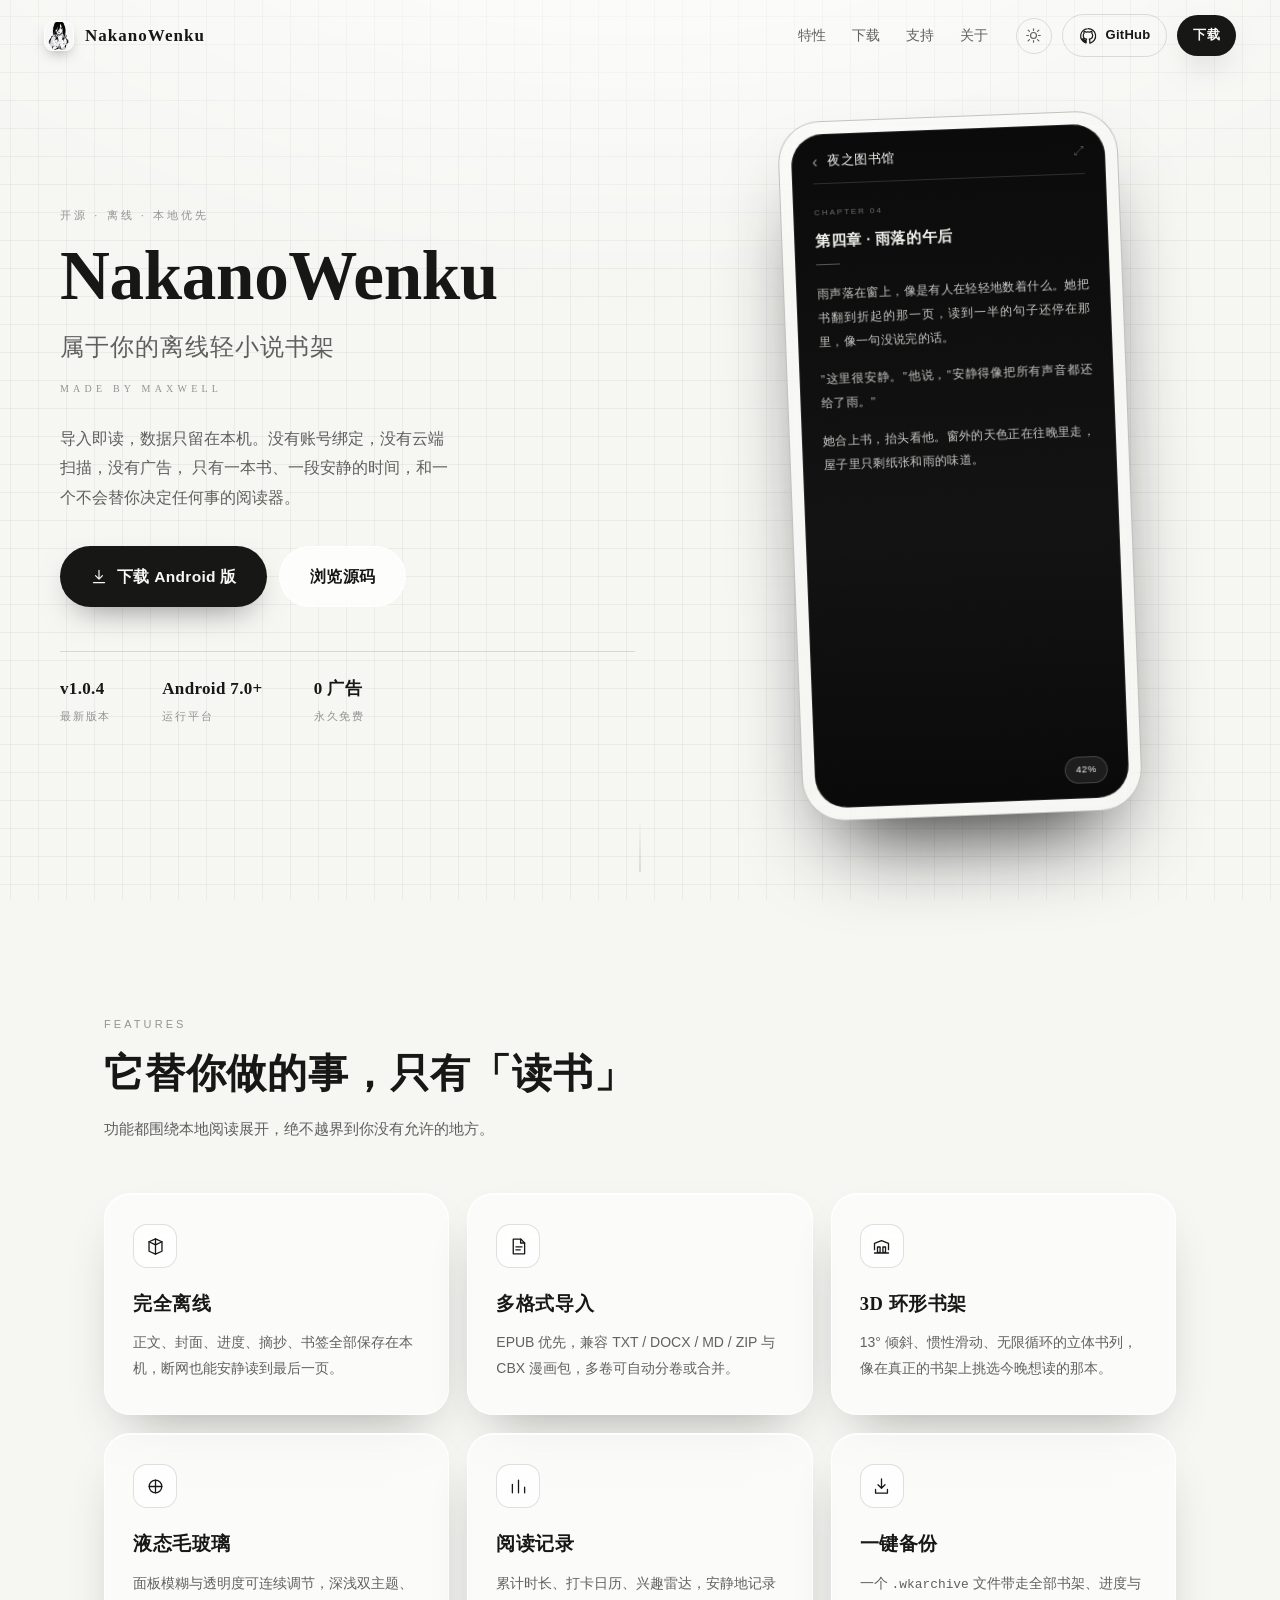
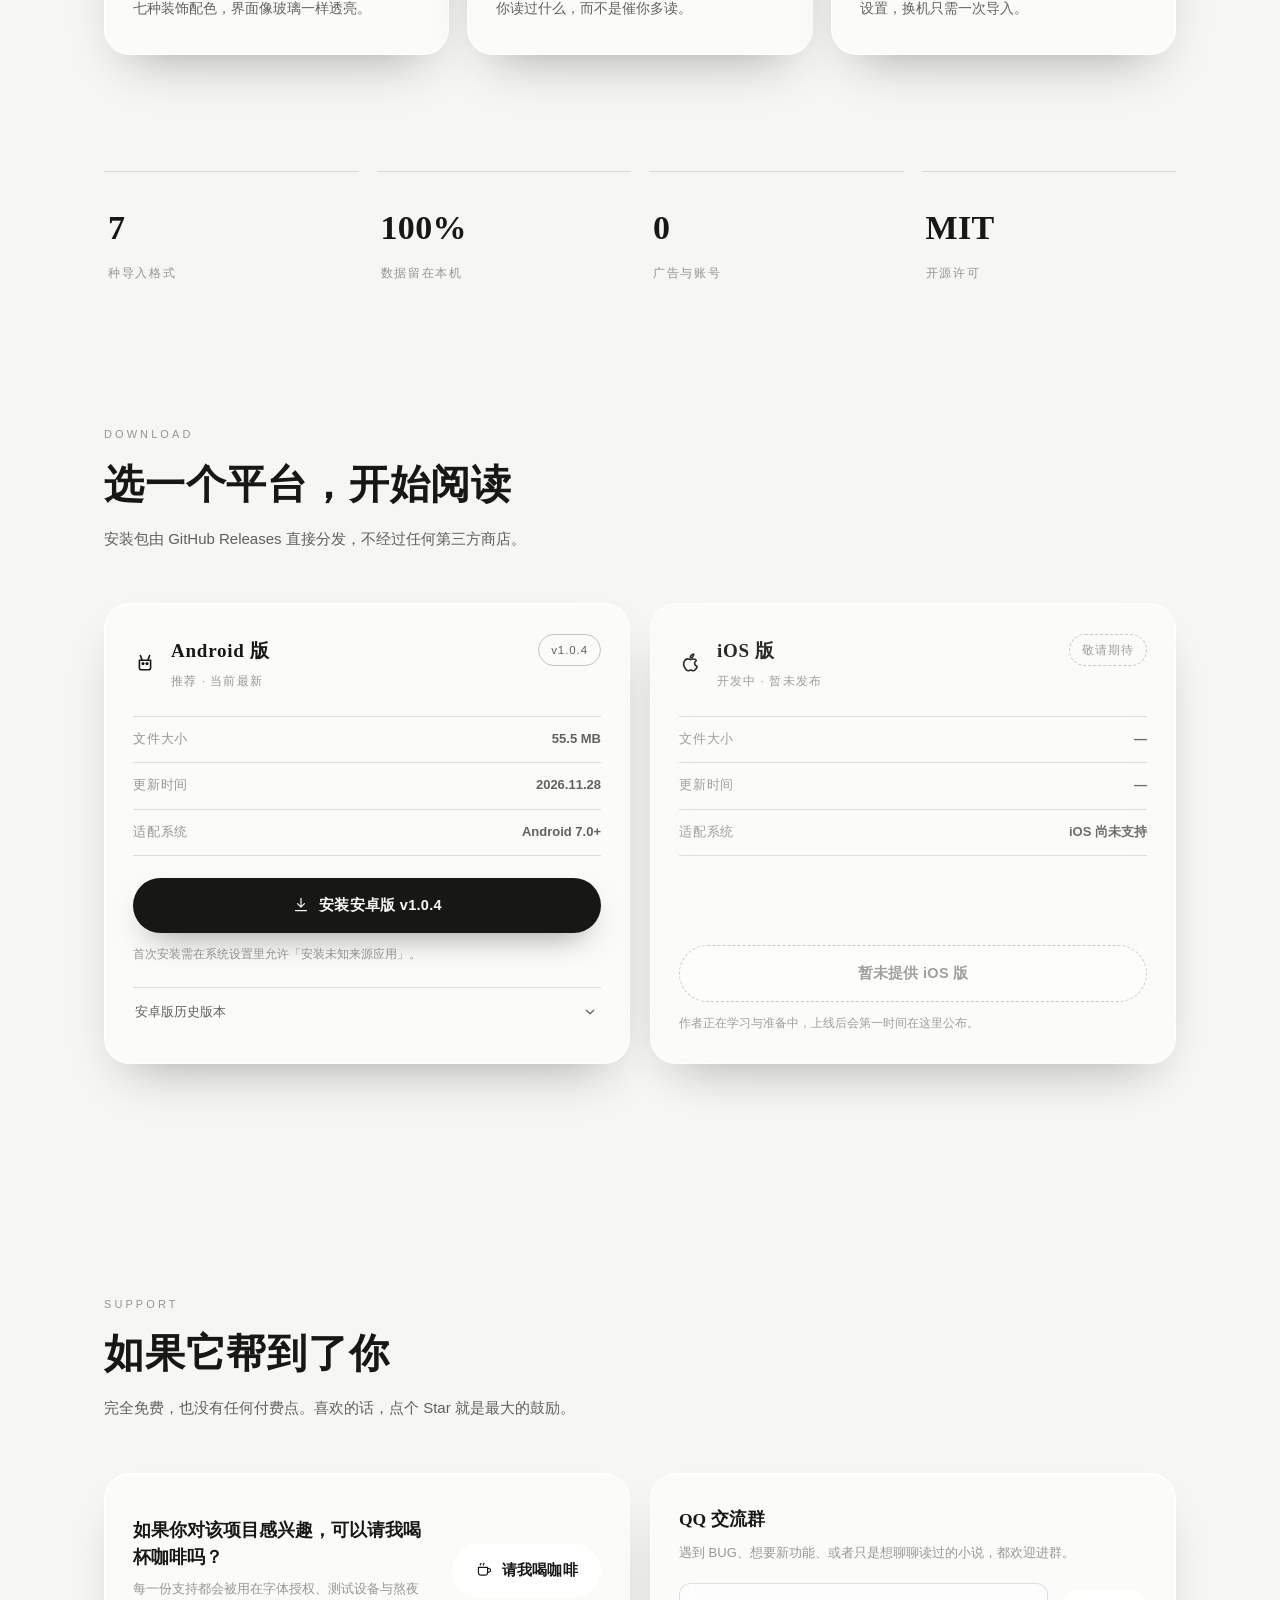
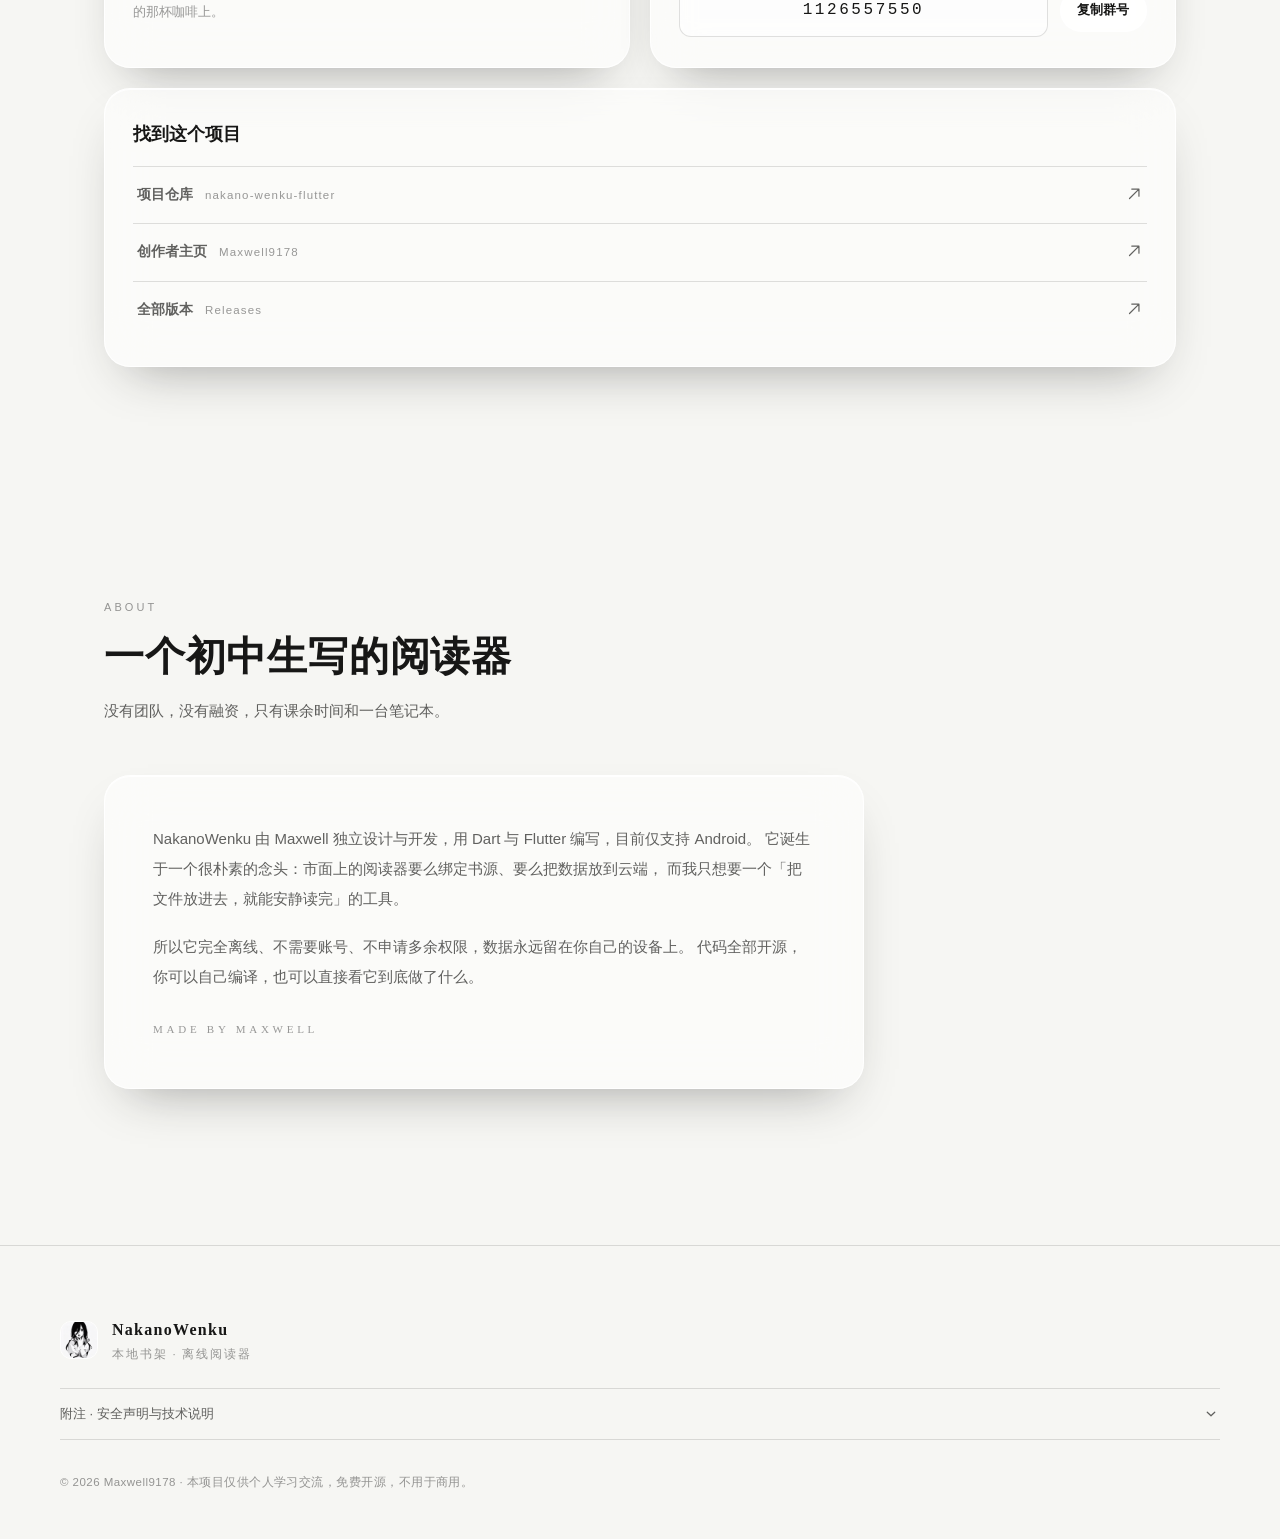
==== commit 17510504: "release: 1.0.4 - in-app install, shelf scrubber, liquid glass, about & support" ====
--- a/docs/index.html
+++ b/docs/index.html
@@ -68,7 +68,7 @@
           </a>
         </div>
         <ul class="hero-meta reveal">
-          <li><b>v1.0.3</b><span>最新版本</span></li>
+          <li><b>v1.0.4</b><span>最新版本</span></li>
           <li><b>Android 7.0+</b><span>运行平台</span></li>
           <li><b>0 广告</b><span>永久免费</span></li>
         </ul>
@@ -176,18 +176,18 @@
               <p class="dc-tag">推荐 · 当前最新</p>
             </div>
           </div>
-          <span class="dc-ver" id="androidVersion">v1.0.3</span>
+          <span class="dc-ver" id="androidVersion">v1.0.4</span>
         </div>
 
         <ul class="dc-meta">
-          <li><span>文件大小</span><b>55.4 MB</b></li>
-          <li><span>更新时间</span><b>2026.11.22</b></li>
+          <li><span>文件大小</span><b>55.5 MB</b></li>
+          <li><span>更新时间</span><b>2026.11.28</b></li>
           <li><span>适配系统</span><b>Android 7.0+</b></li>
         </ul>
 
-        <a class="btn btn-primary btn-block" id="androidDownload" href="https://github.com/Maxwell9178/nakano-wenku-flutter/releases/download/1.0.3/app-release.apk">
+        <a class="btn btn-primary btn-block" id="androidDownload" href="https://github.com/Maxwell9178/nakano-wenku-flutter/releases/download/1.0.4/app-release.apk">
           <svg viewBox="0 0 24 24" class="icon" aria-hidden="true"><path d="M12 3v11.4M7.4 10.2 12 14.8l4.6-4.6M4.6 19.4h14.8"/></svg>
-          <span id="androidDownloadLabel">安装安卓版 v1.0.3</span>
+          <span id="androidDownloadLabel">安装安卓版 v1.0.4</span>
         </a>
         <p class="dc-hint">首次安装需在系统设置里允许「安装未知来源应用」。</p>
 
@@ -196,7 +196,8 @@
           <svg viewBox="0 0 24 24" class="icon caret" aria-hidden="true"><path d="M7 9.6 12 14.4l5-4.8"/></svg>
         </button>
         <ul class="history" id="history" hidden>
-          <li><span class="hv">1.0.2</span><span class="hs">55.0 MB · 2026.11.22</span><a href="https://github.com/Maxwell9178/nakano-wenku-flutter/releases/download/1.0.2/app-release.apk">下载</a></li>
+          <li><span class="hv">1.0.3</span><span class="hs">55.4 MB · 2026.11.22</span><a href="https://github.com/Maxwell9178/nakano-wenku-flutter/releases/download/1.0.3/app-release.apk">下载</a></li>
+              <li><span class="hv">1.0.2</span><span class="hs">55.0 MB · 2026.11.22</span><a href="https://github.com/Maxwell9178/nakano-wenku-flutter/releases/download/1.0.2/app-release.apk">下载</a></li>
           <li><span class="hv">1.0.1</span><span class="hs">55.1 MB · 2026.11.21</span><a href="https://github.com/Maxwell9178/nakano-wenku-flutter/releases/download/1.0.1/app-release.apk">下载</a></li>
           <li><span class="hv">1.0.0</span><span class="hs">52.7 MB · 2026.11.21</span><a href="https://github.com/Maxwell9178/nakano-wenku-flutter/releases/download/1.0.0/app-release.apk">下载</a></li>
           <li class="history-all"><a href="https://github.com/Maxwell9178/nakano-wenku-flutter/releases" target="_blank" rel="noopener">在 GitHub 查看全部版本 →</a></li>
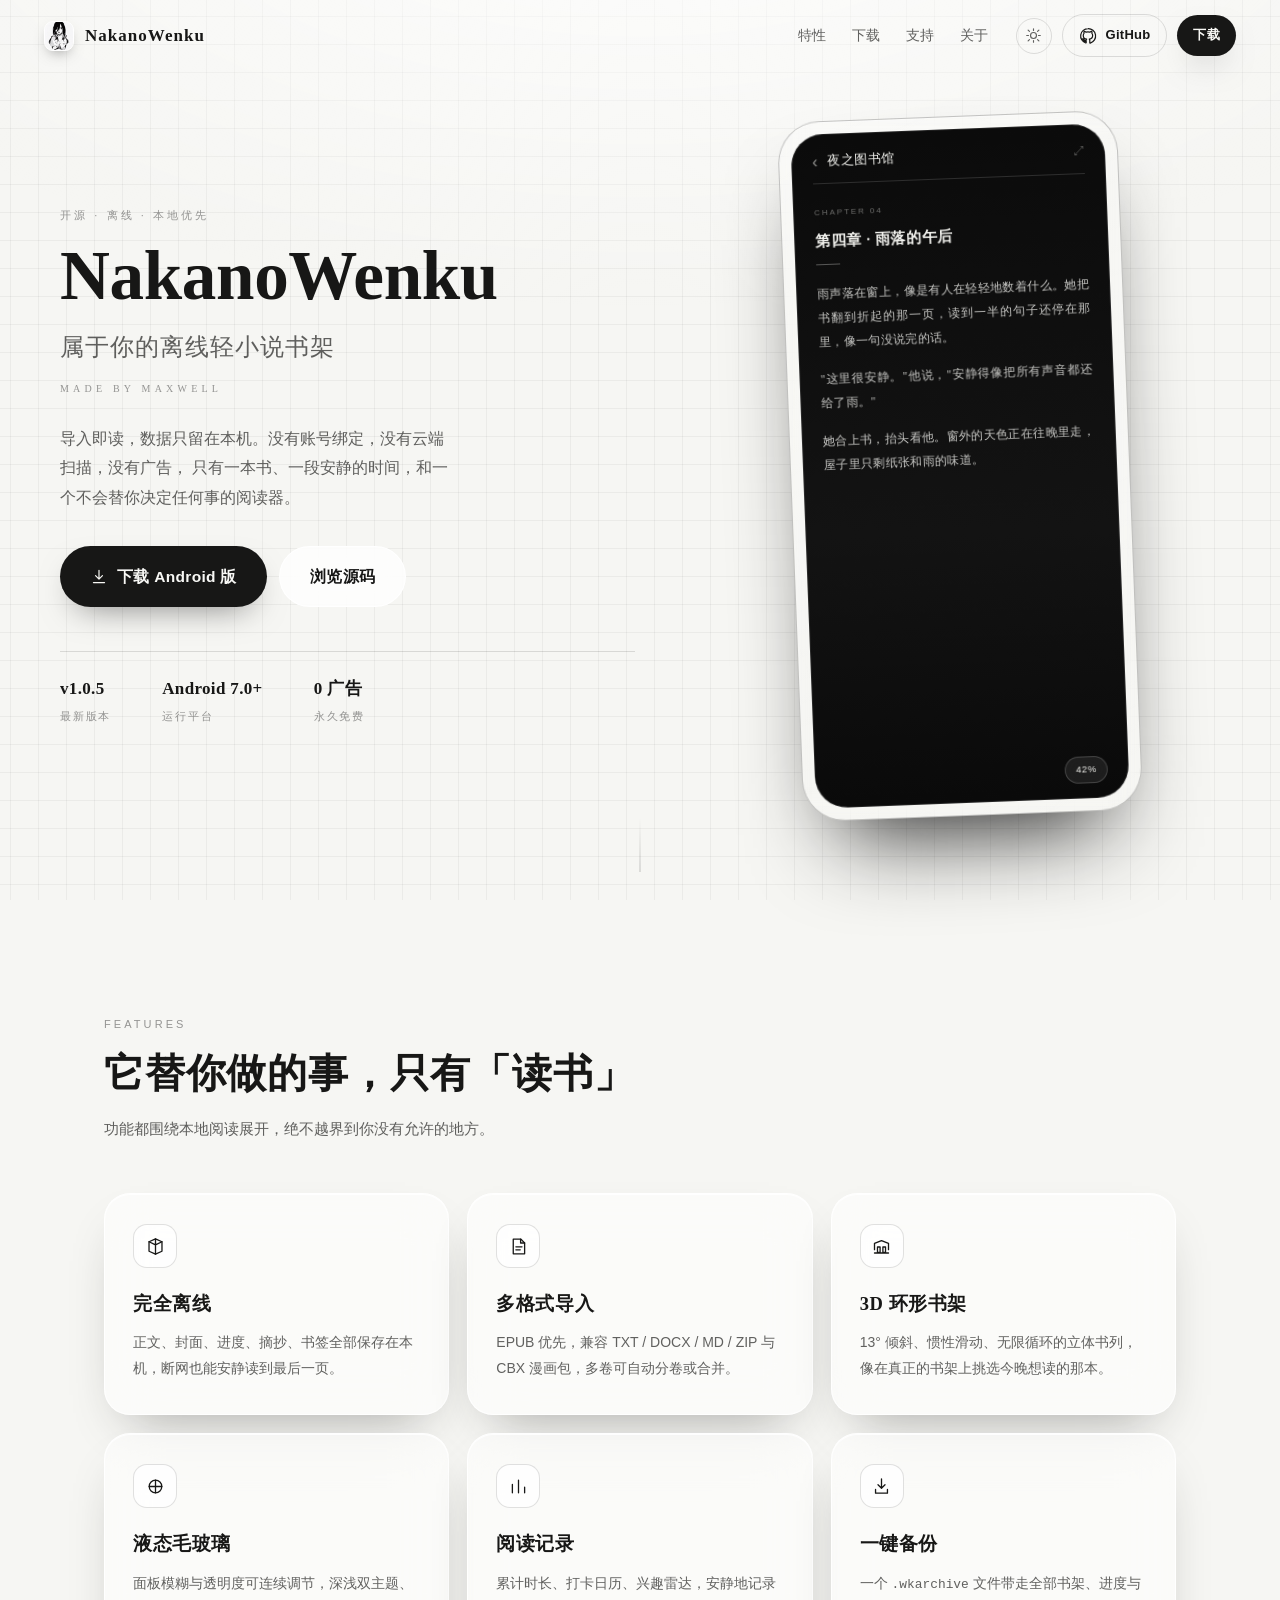
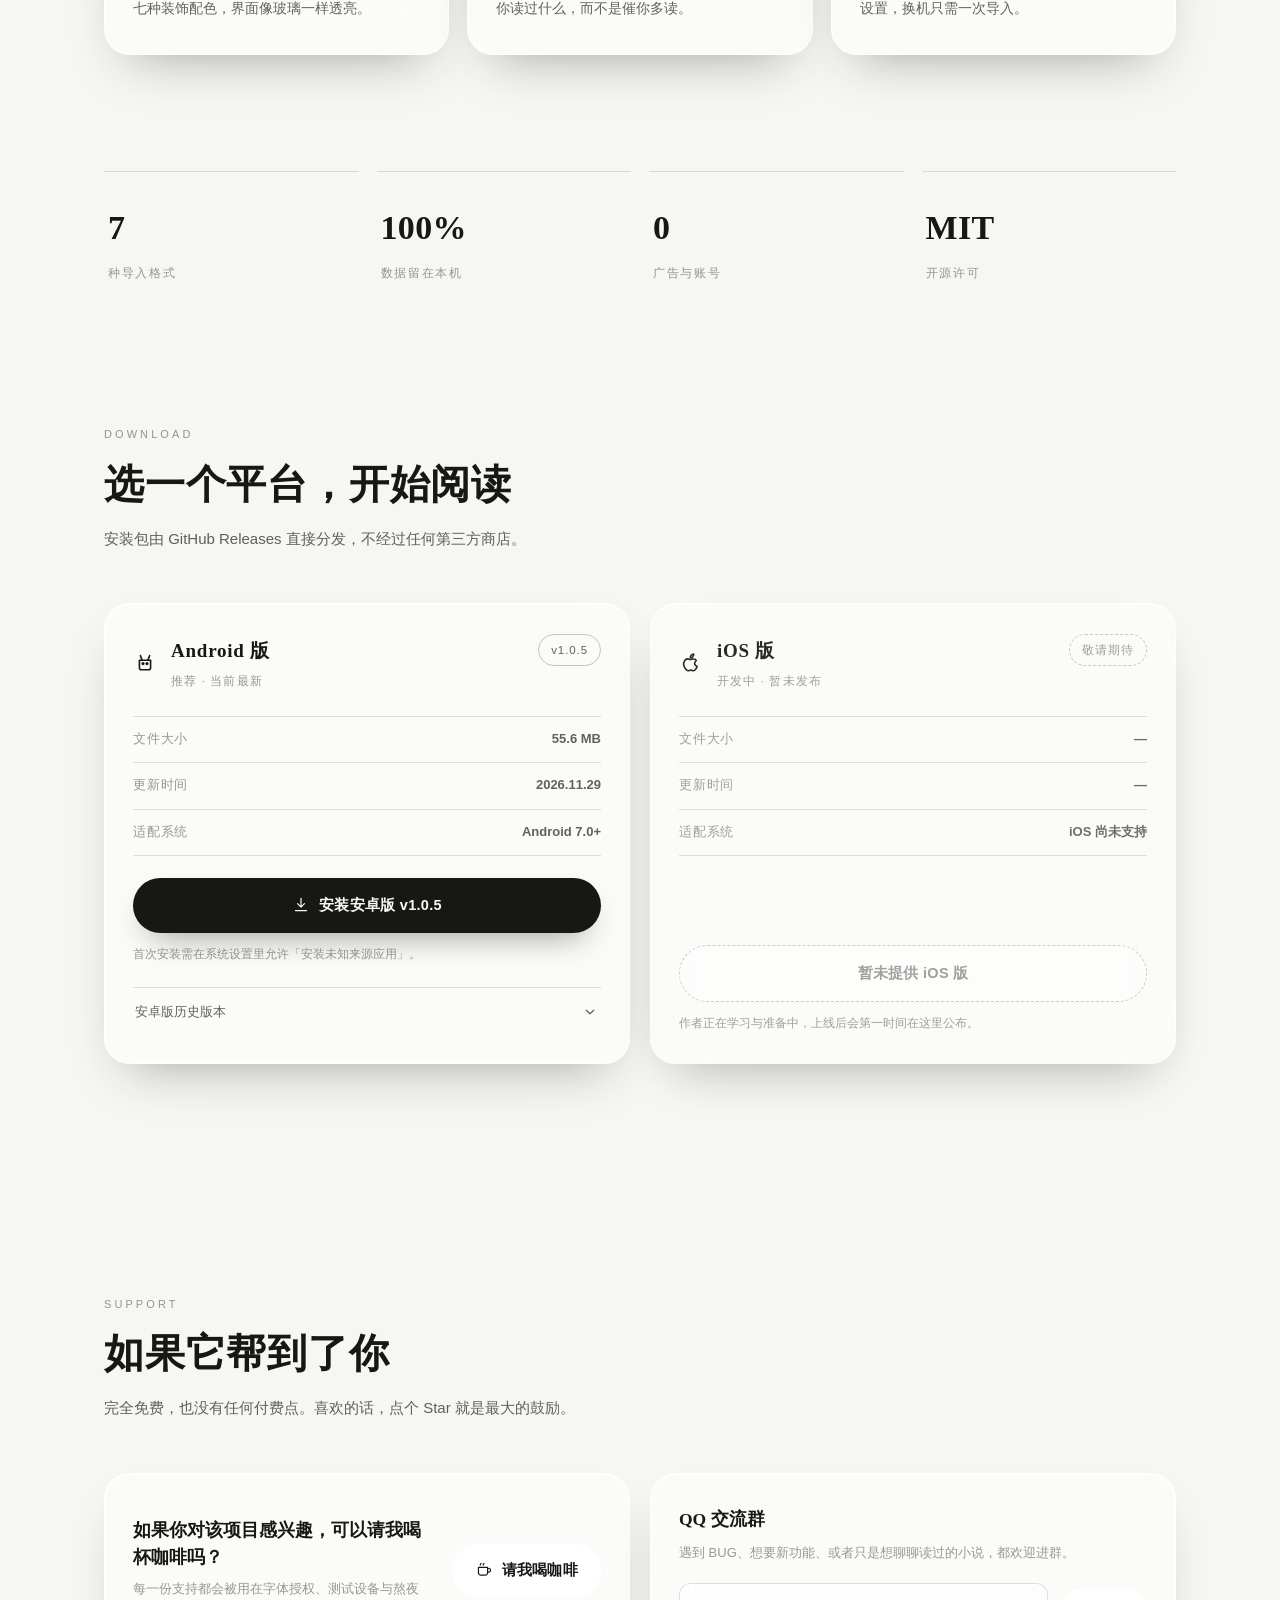
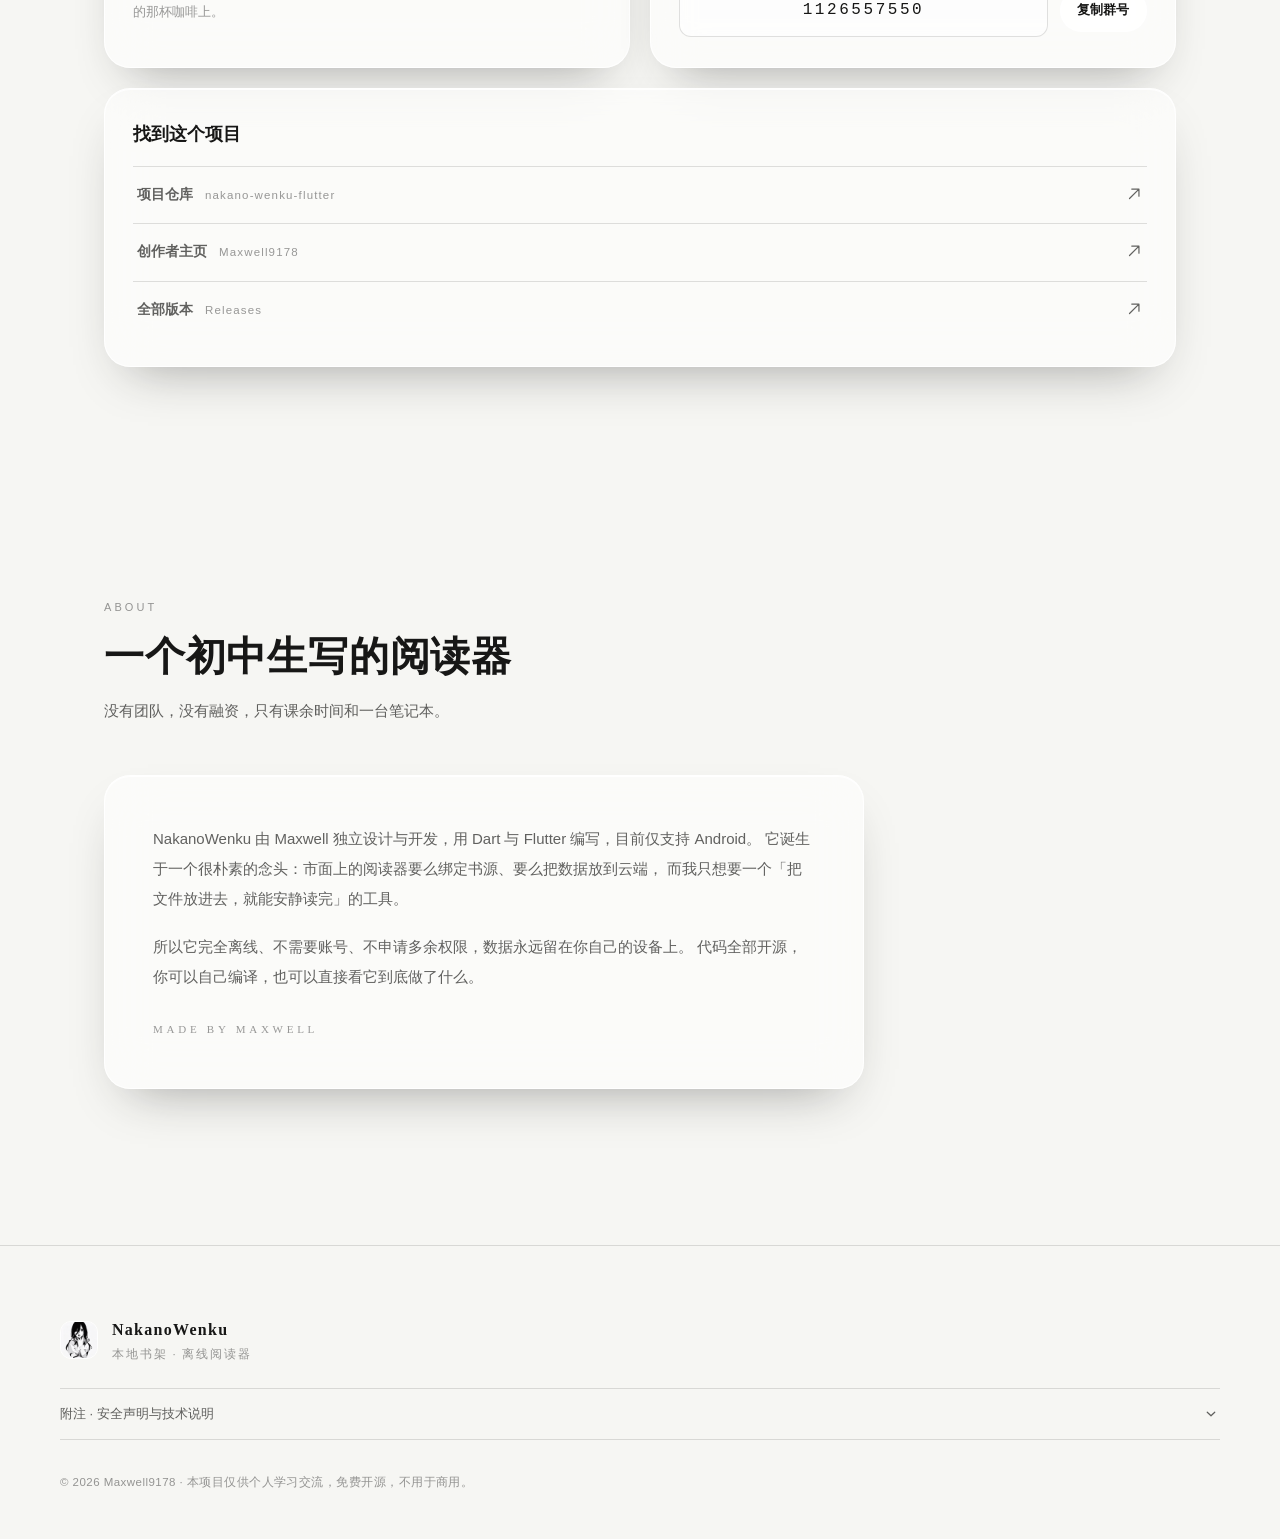
==== commit 2f7a38d9: "docs: 官网同步 1.0.5" ====
--- a/docs/index.html
+++ b/docs/index.html
@@ -68,7 +68,7 @@
           </a>
         </div>
         <ul class="hero-meta reveal">
-          <li><b>v1.0.4</b><span>最新版本</span></li>
+          <li><b>v1.0.5</b><span>最新版本</span></li>
           <li><b>Android 7.0+</b><span>运行平台</span></li>
           <li><b>0 广告</b><span>永久免费</span></li>
         </ul>
@@ -176,18 +176,18 @@
               <p class="dc-tag">推荐 · 当前最新</p>
             </div>
           </div>
-          <span class="dc-ver" id="androidVersion">v1.0.4</span>
+          <span class="dc-ver" id="androidVersion">v1.0.5</span>
         </div>
 
         <ul class="dc-meta">
-          <li><span>文件大小</span><b>55.5 MB</b></li>
-          <li><span>更新时间</span><b>2026.11.28</b></li>
+          <li><span>文件大小</span><b>55.6 MB</b></li>
+          <li><span>更新时间</span><b>2026.11.29</b></li>
           <li><span>适配系统</span><b>Android 7.0+</b></li>
         </ul>
 
-        <a class="btn btn-primary btn-block" id="androidDownload" href="https://github.com/Maxwell9178/nakano-wenku-flutter/releases/download/1.0.4/app-release.apk">
+        <a class="btn btn-primary btn-block" id="androidDownload" href="https://github.com/Maxwell9178/nakano-wenku-flutter/releases/download/1.0.5/app-release.apk">
           <svg viewBox="0 0 24 24" class="icon" aria-hidden="true"><path d="M12 3v11.4M7.4 10.2 12 14.8l4.6-4.6M4.6 19.4h14.8"/></svg>
-          <span id="androidDownloadLabel">安装安卓版 v1.0.4</span>
+          <span id="androidDownloadLabel">安装安卓版 v1.0.5</span>
         </a>
         <p class="dc-hint">首次安装需在系统设置里允许「安装未知来源应用」。</p>
 
@@ -196,7 +196,8 @@
           <svg viewBox="0 0 24 24" class="icon caret" aria-hidden="true"><path d="M7 9.6 12 14.4l5-4.8"/></svg>
         </button>
         <ul class="history" id="history" hidden>
-          <li><span class="hv">1.0.3</span><span class="hs">55.4 MB · 2026.11.22</span><a href="https://github.com/Maxwell9178/nakano-wenku-flutter/releases/download/1.0.3/app-release.apk">下载</a></li>
+          <li><span class="hv">1.0.4</span><span class="hs">55.5 MB · 2026.11.28</span><a href="https://github.com/Maxwell9178/nakano-wenku-flutter/releases/download/1.0.4/app-release.apk">下载</a></li>
+            <li><span class="hv">1.0.3</span><span class="hs">55.4 MB · 2026.11.22</span><a href="https://github.com/Maxwell9178/nakano-wenku-flutter/releases/download/1.0.3/app-release.apk">下载</a></li>
               <li><span class="hv">1.0.2</span><span class="hs">55.0 MB · 2026.11.22</span><a href="https://github.com/Maxwell9178/nakano-wenku-flutter/releases/download/1.0.2/app-release.apk">下载</a></li>
           <li><span class="hv">1.0.1</span><span class="hs">55.1 MB · 2026.11.21</span><a href="https://github.com/Maxwell9178/nakano-wenku-flutter/releases/download/1.0.1/app-release.apk">下载</a></li>
           <li><span class="hv">1.0.0</span><span class="hs">52.7 MB · 2026.11.21</span><a href="https://github.com/Maxwell9178/nakano-wenku-flutter/releases/download/1.0.0/app-release.apk">下载</a></li>
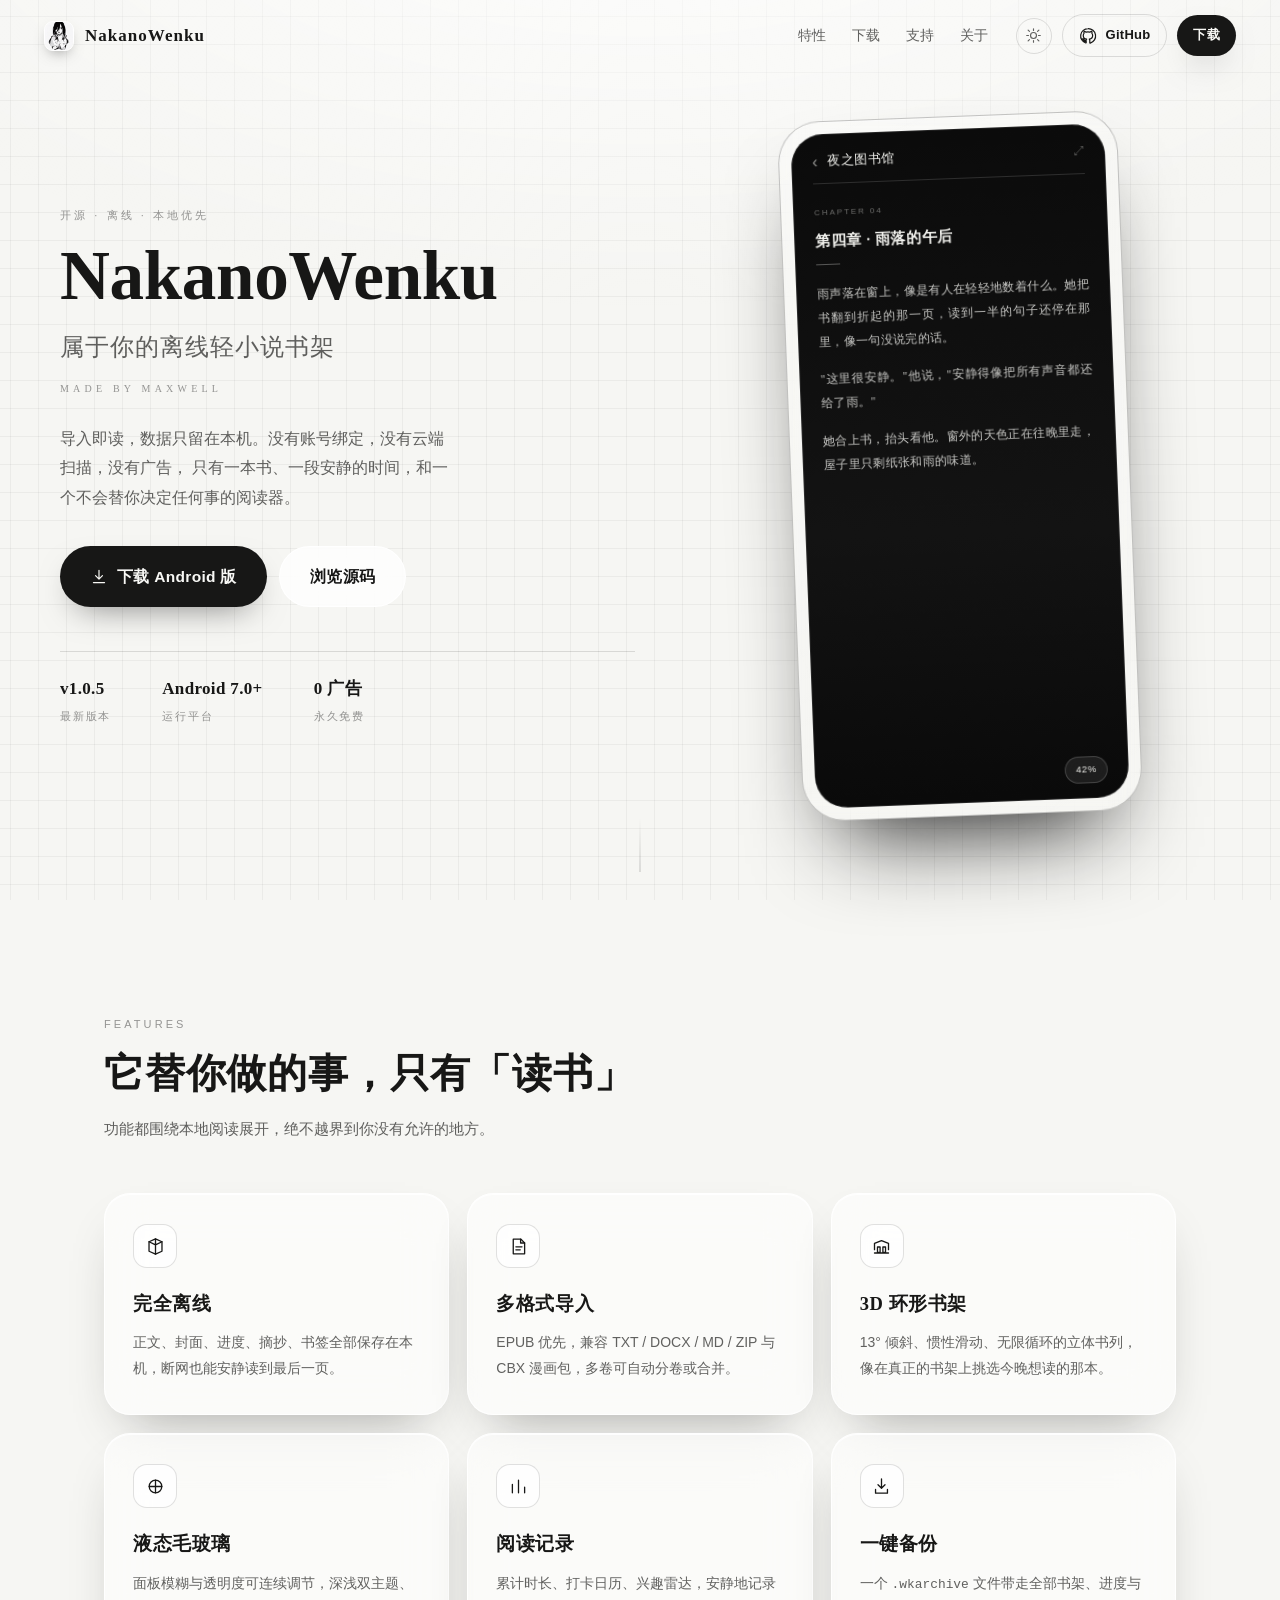
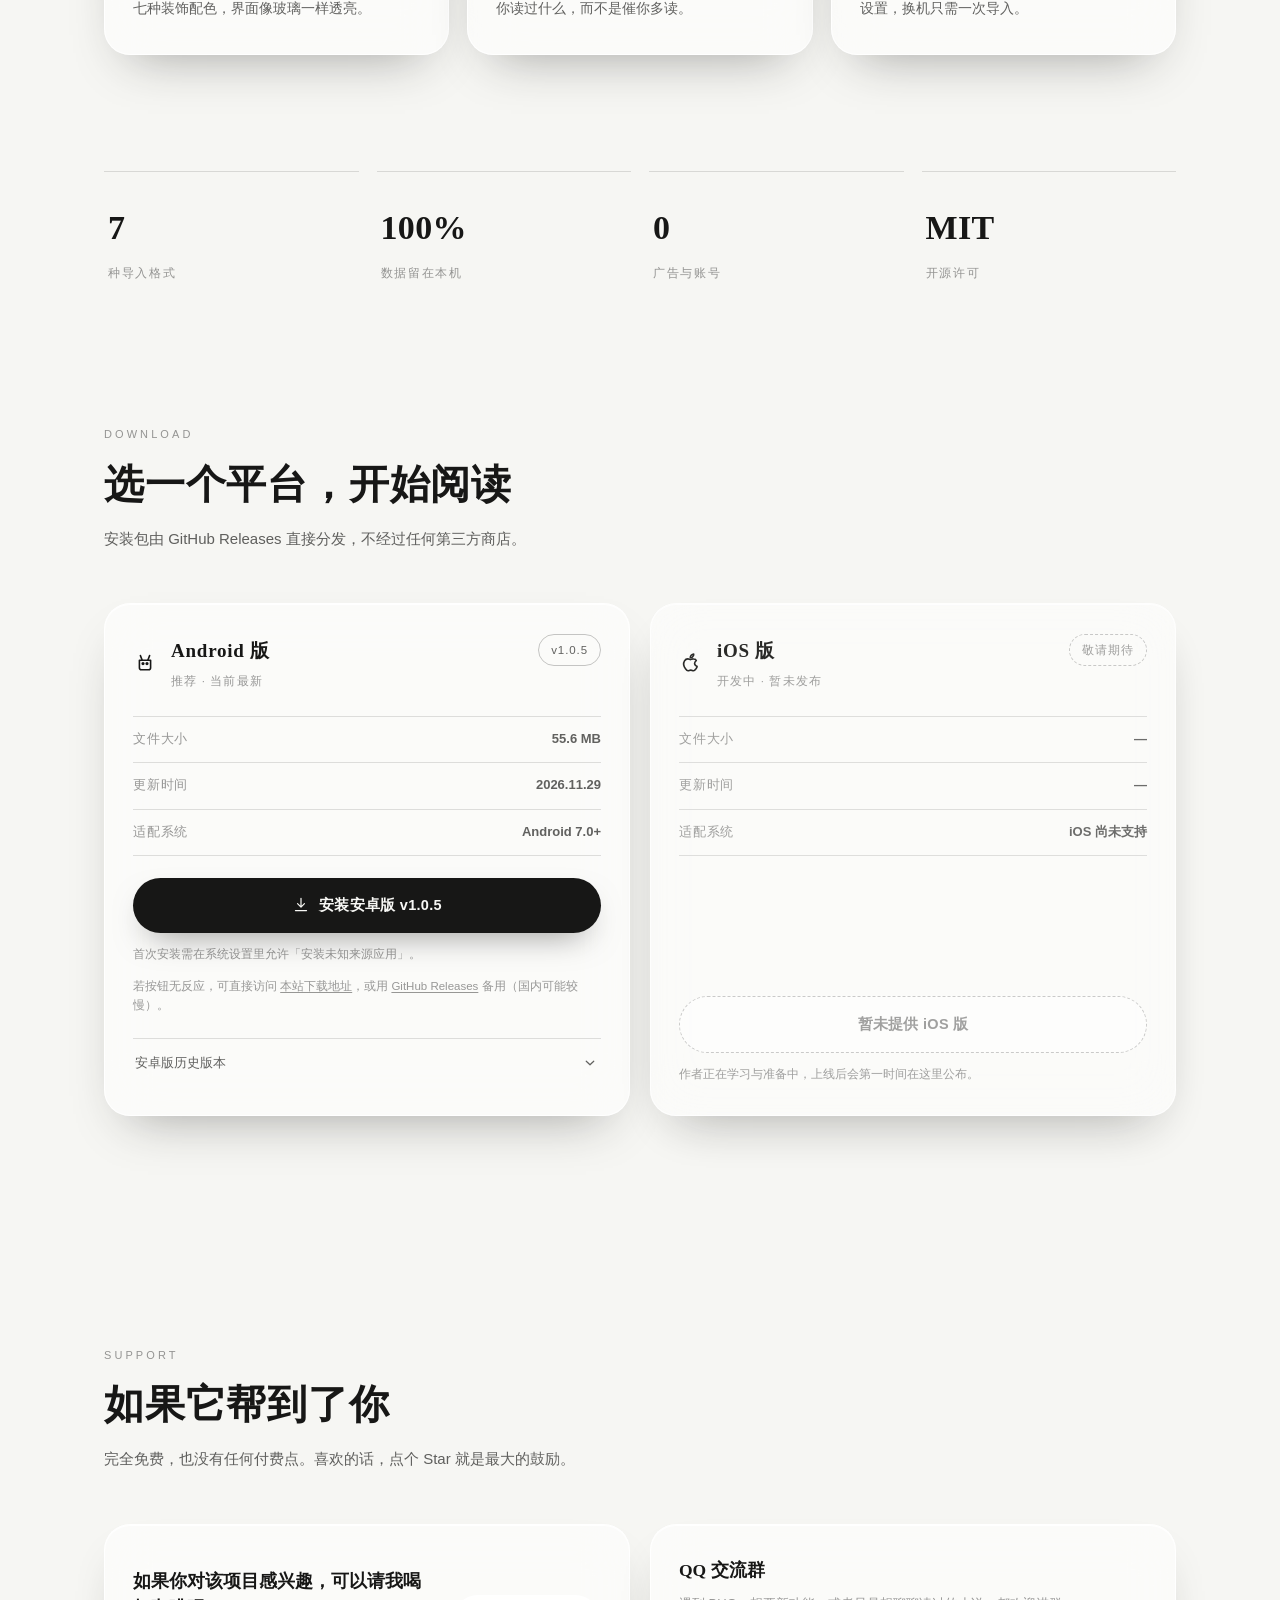
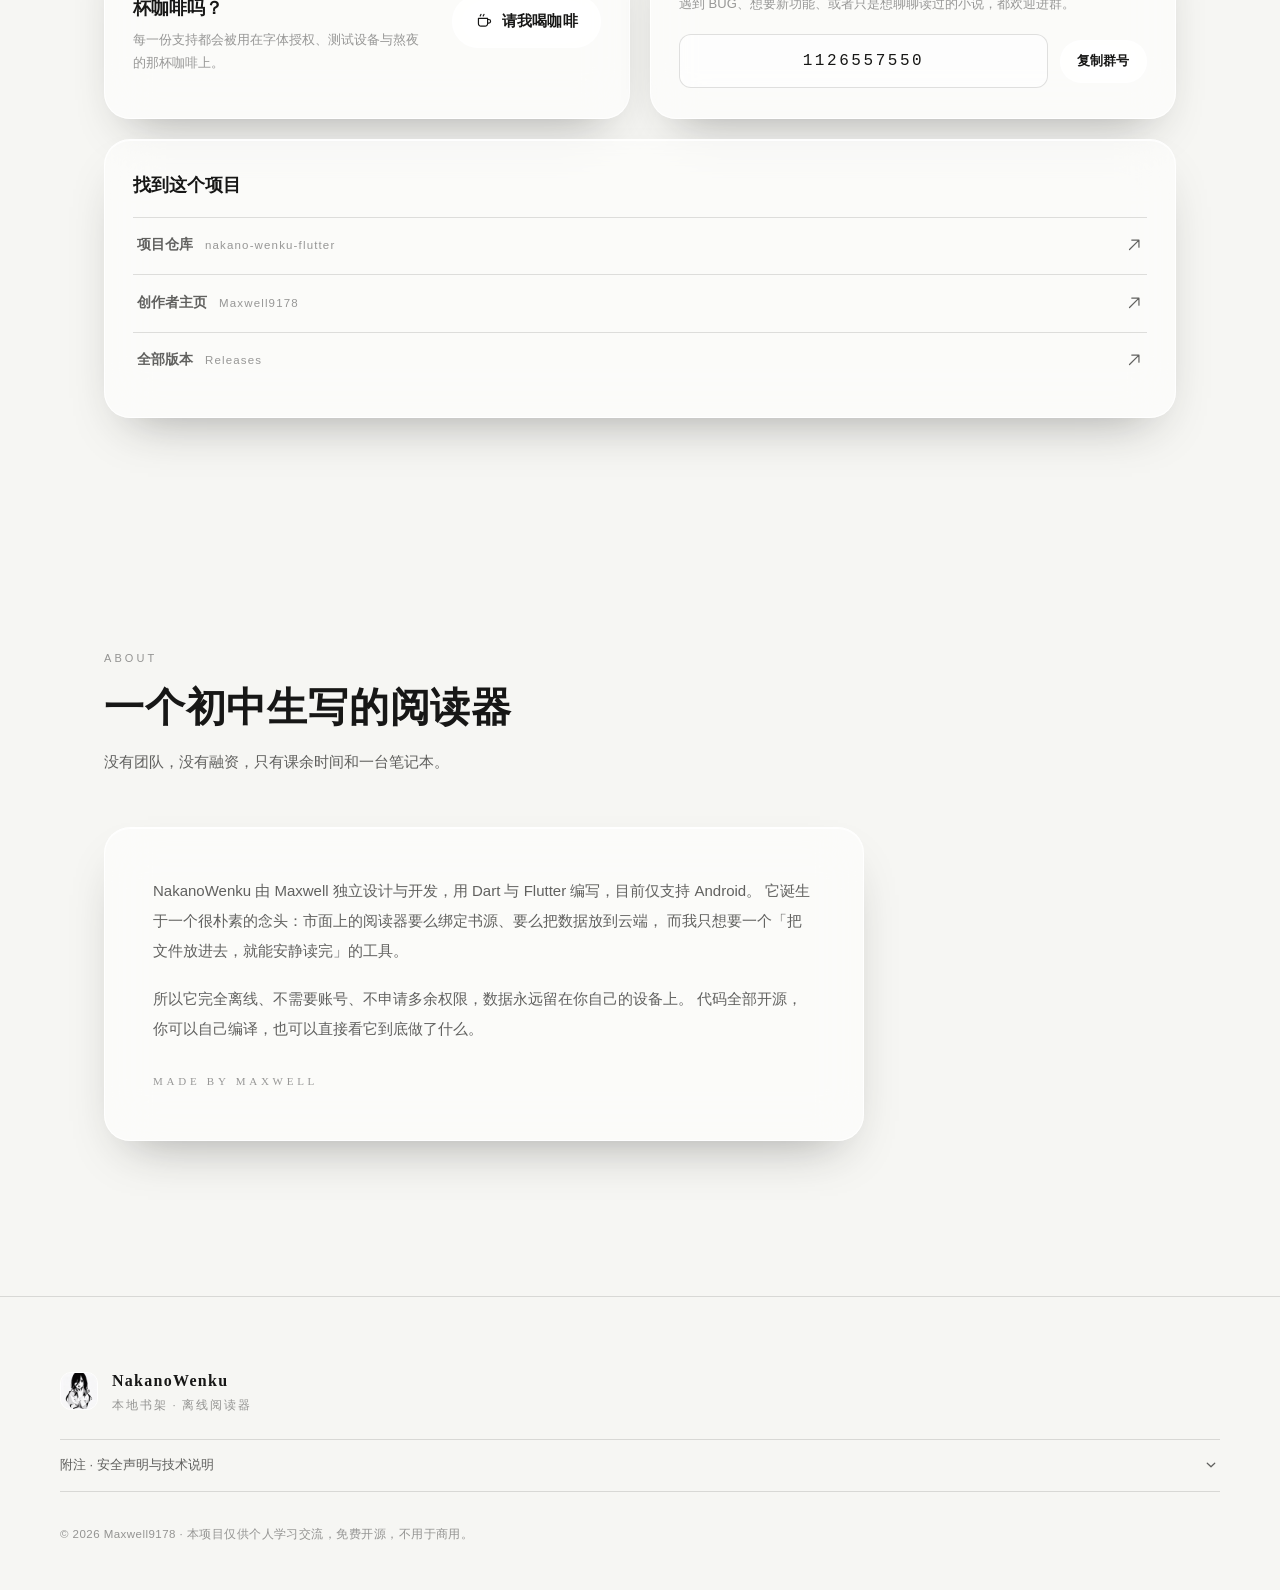
==== commit da34a38e: "docs: 官网下载改为站内直链，版本清单同源，项目仓库加 Gitee 镜像" ====
--- a/docs/index.html
+++ b/docs/index.html
@@ -185,11 +185,12 @@
           <li><span>适配系统</span><b>Android 7.0+</b></li>
         </ul>
 
-        <a class="btn btn-primary btn-block" id="androidDownload" href="https://github.com/Maxwell9178/nakano-wenku-flutter/releases/download/1.0.5/app-release.apk">
+        <a class="btn btn-primary btn-block" id="androidDownload" href="assets/download/app-release.apk" download="NakanoWenku-1.0.5.apk">
           <svg viewBox="0 0 24 24" class="icon" aria-hidden="true"><path d="M12 3v11.4M7.4 10.2 12 14.8l4.6-4.6M4.6 19.4h14.8"/></svg>
           <span id="androidDownloadLabel">安装安卓版 v1.0.5</span>
         </a>
         <p class="dc-hint">首次安装需在系统设置里允许「安装未知来源应用」。</p>
+        <p class="dc-hint">若按钮无反应，可直接访问 <a class="dc-alt" href="assets/download/app-release.apk" download="NakanoWenku-1.0.5.apk">本站下载地址</a>，或用 <a class="dc-alt" href="https://github.com/Maxwell9178/nakano-wenku-flutter/releases" target="_blank" rel="noopener">GitHub Releases</a> 备用（国内可能较慢）。</p>
 
         <button class="history-toggle" id="historyToggle" type="button" aria-expanded="false">
           <span>安卓版历史版本</span>
@@ -263,7 +264,7 @@
 
       <article class="glass panel links-panel">
         <h3>找到这个项目</h3>
-        <a class="link-row" href="https://github.com/Maxwell9178/nakano-wenku-flutter" target="_blank" rel="noopener">
+        <a class="link-row" href="https://gitee.com/maxwell9178/nakano-wenku-flutter" target="_blank" rel="noopener">
           <span><b>项目仓库</b><em>nakano-wenku-flutter</em></span>
           <svg viewBox="0 0 24 24" class="icon" aria-hidden="true"><path d="M9 5.4h9.6V15M18.6 5.4 6 18"/></svg>
         </a>
--- a/docs/assets/style.css
+++ b/docs/assets/style.css
@@ -856,3 +856,12 @@
   .dc-meta { margin: 20px 0; }
   .modal-actions { flex-direction: column; }
 }
+
+/* 下载备用入口 */
+.dc-alt {
+  color: var(--ink);
+  text-decoration: underline;
+  text-underline-offset: 2px;
+  text-decoration-thickness: 1px;
+}
+.dc-alt:hover { opacity: .72; }
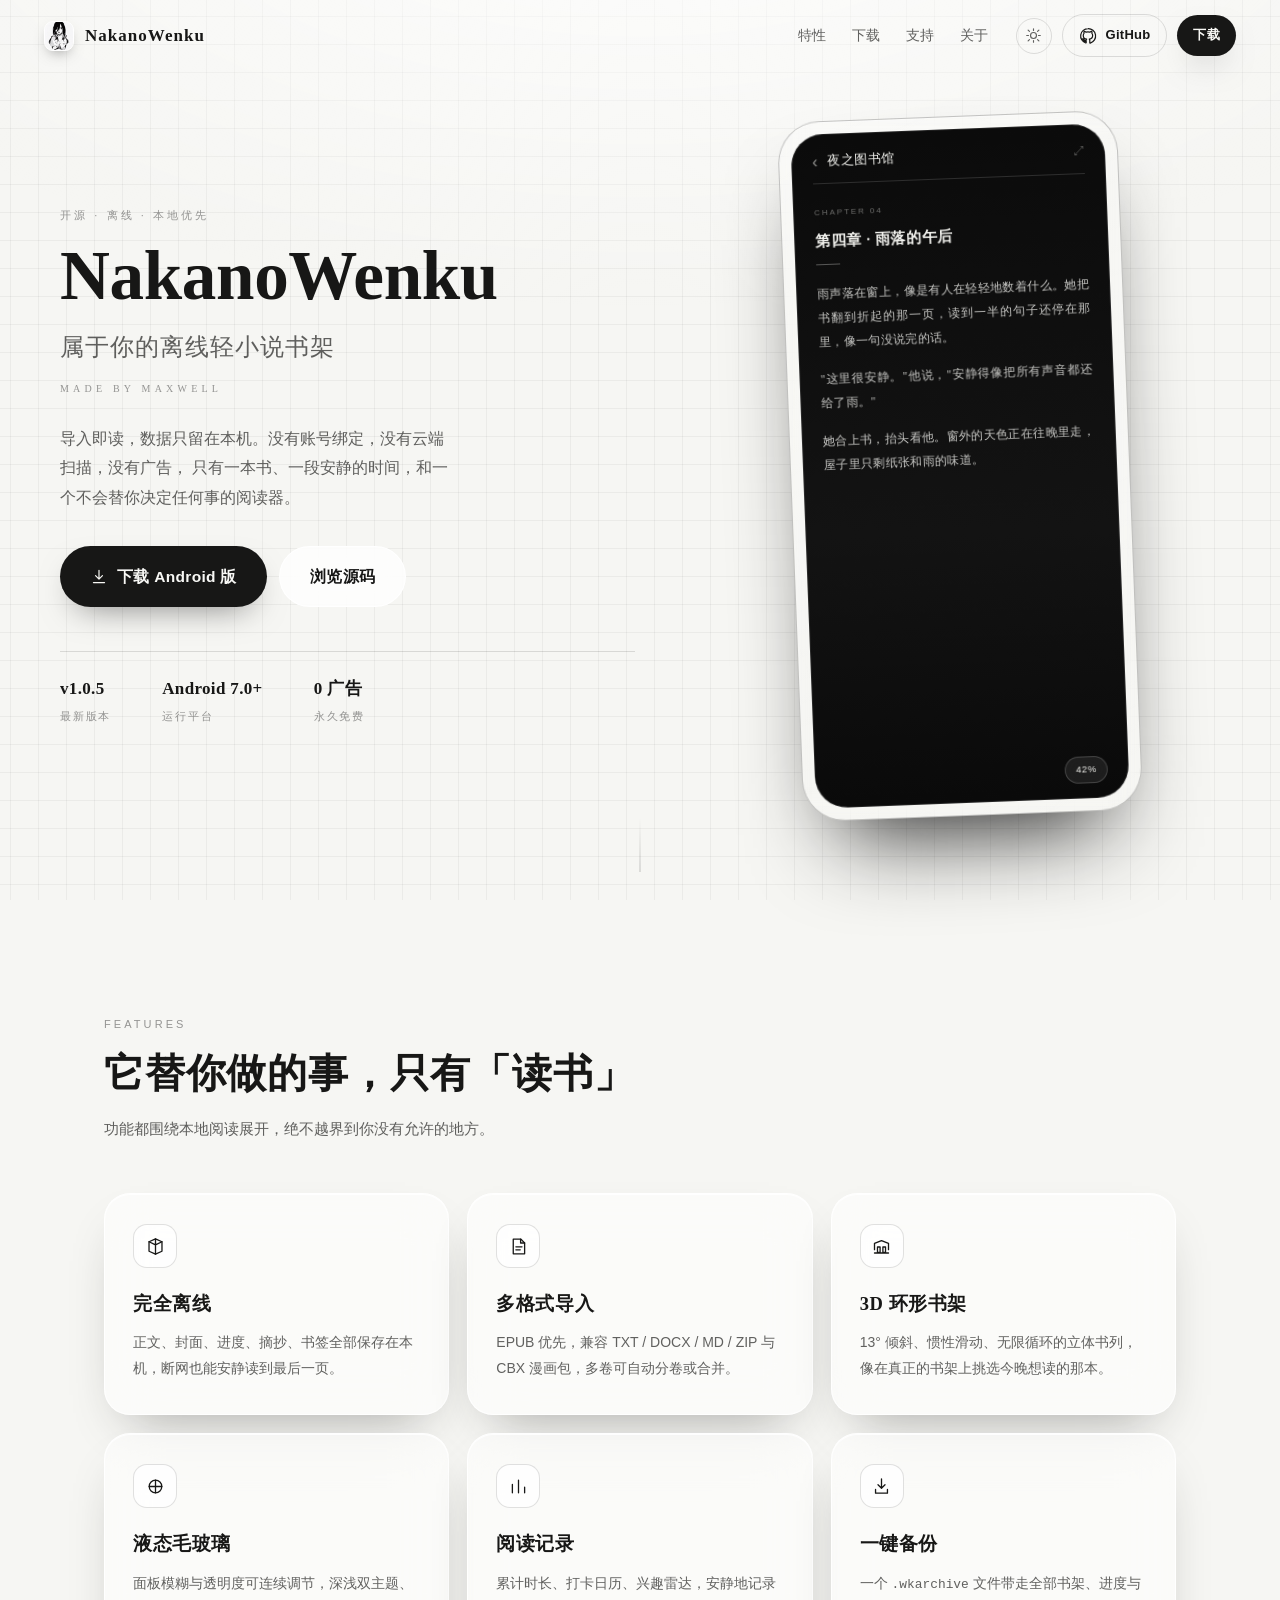
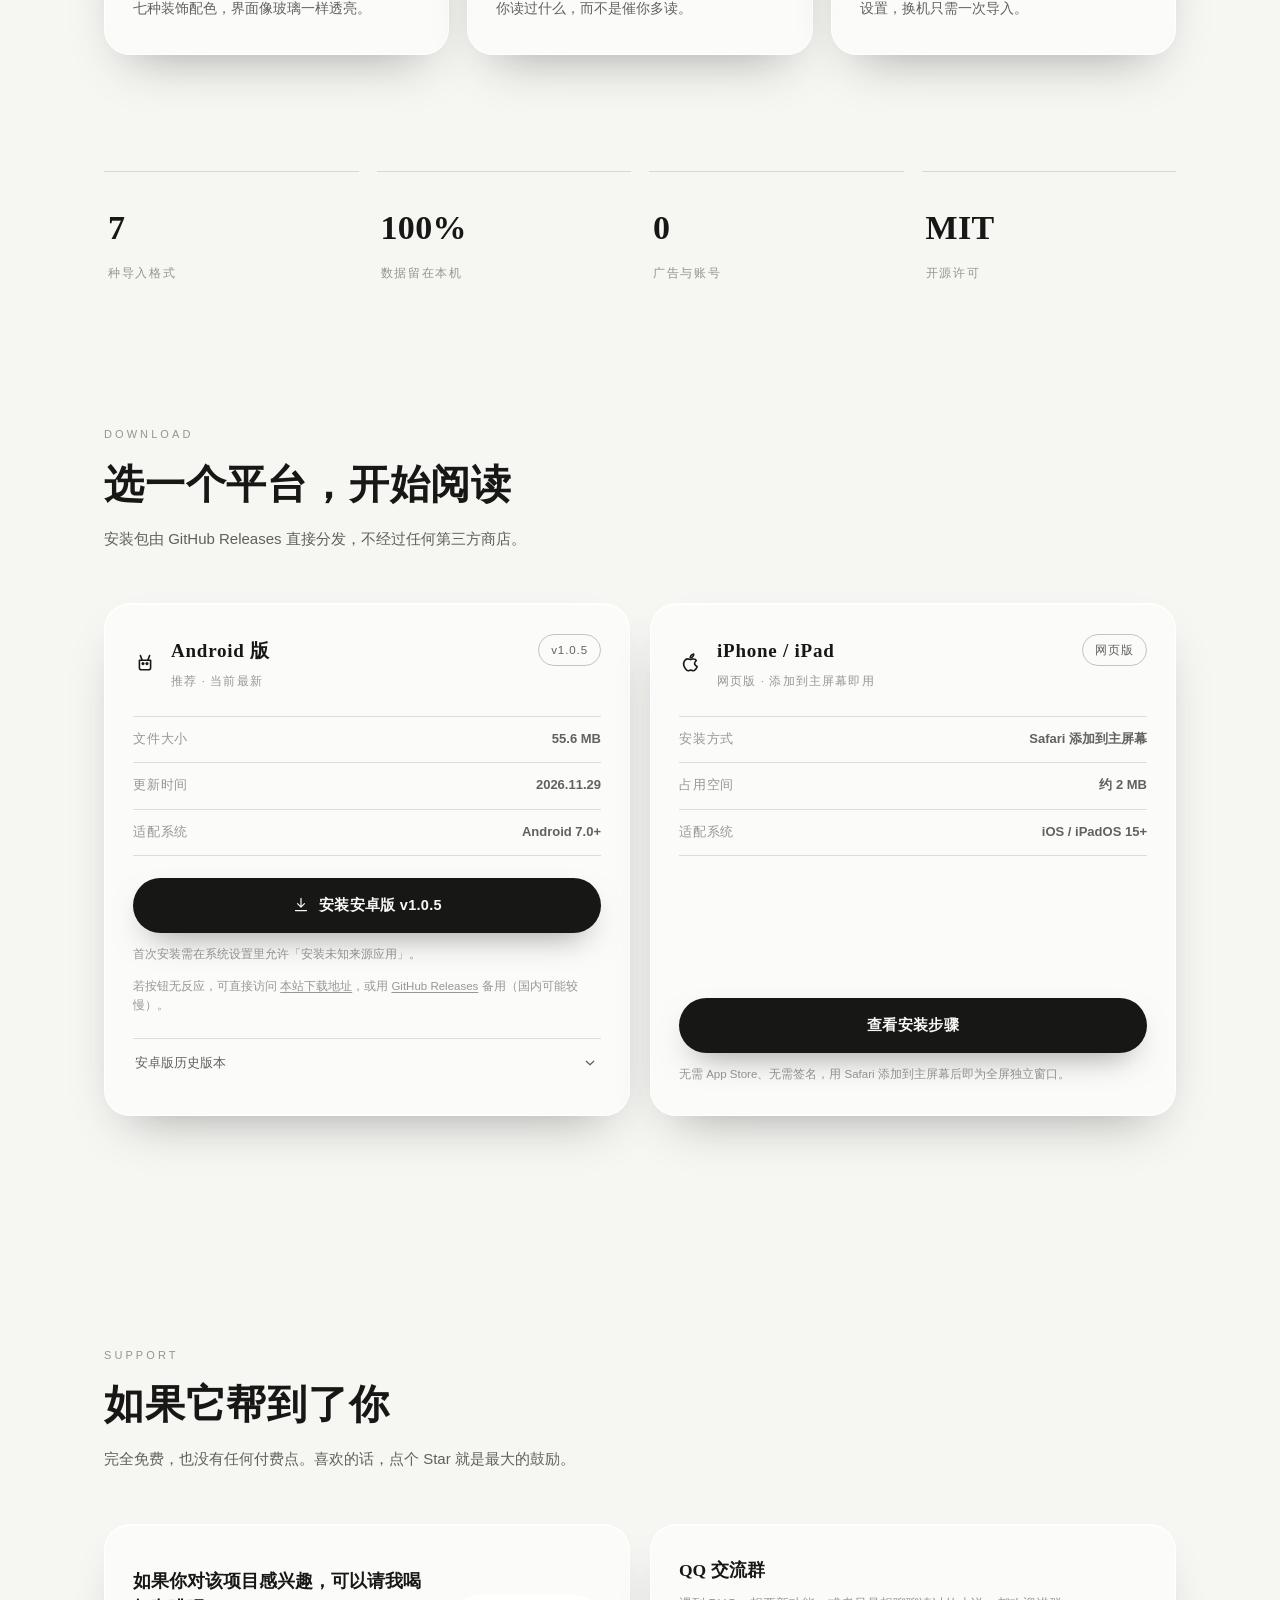
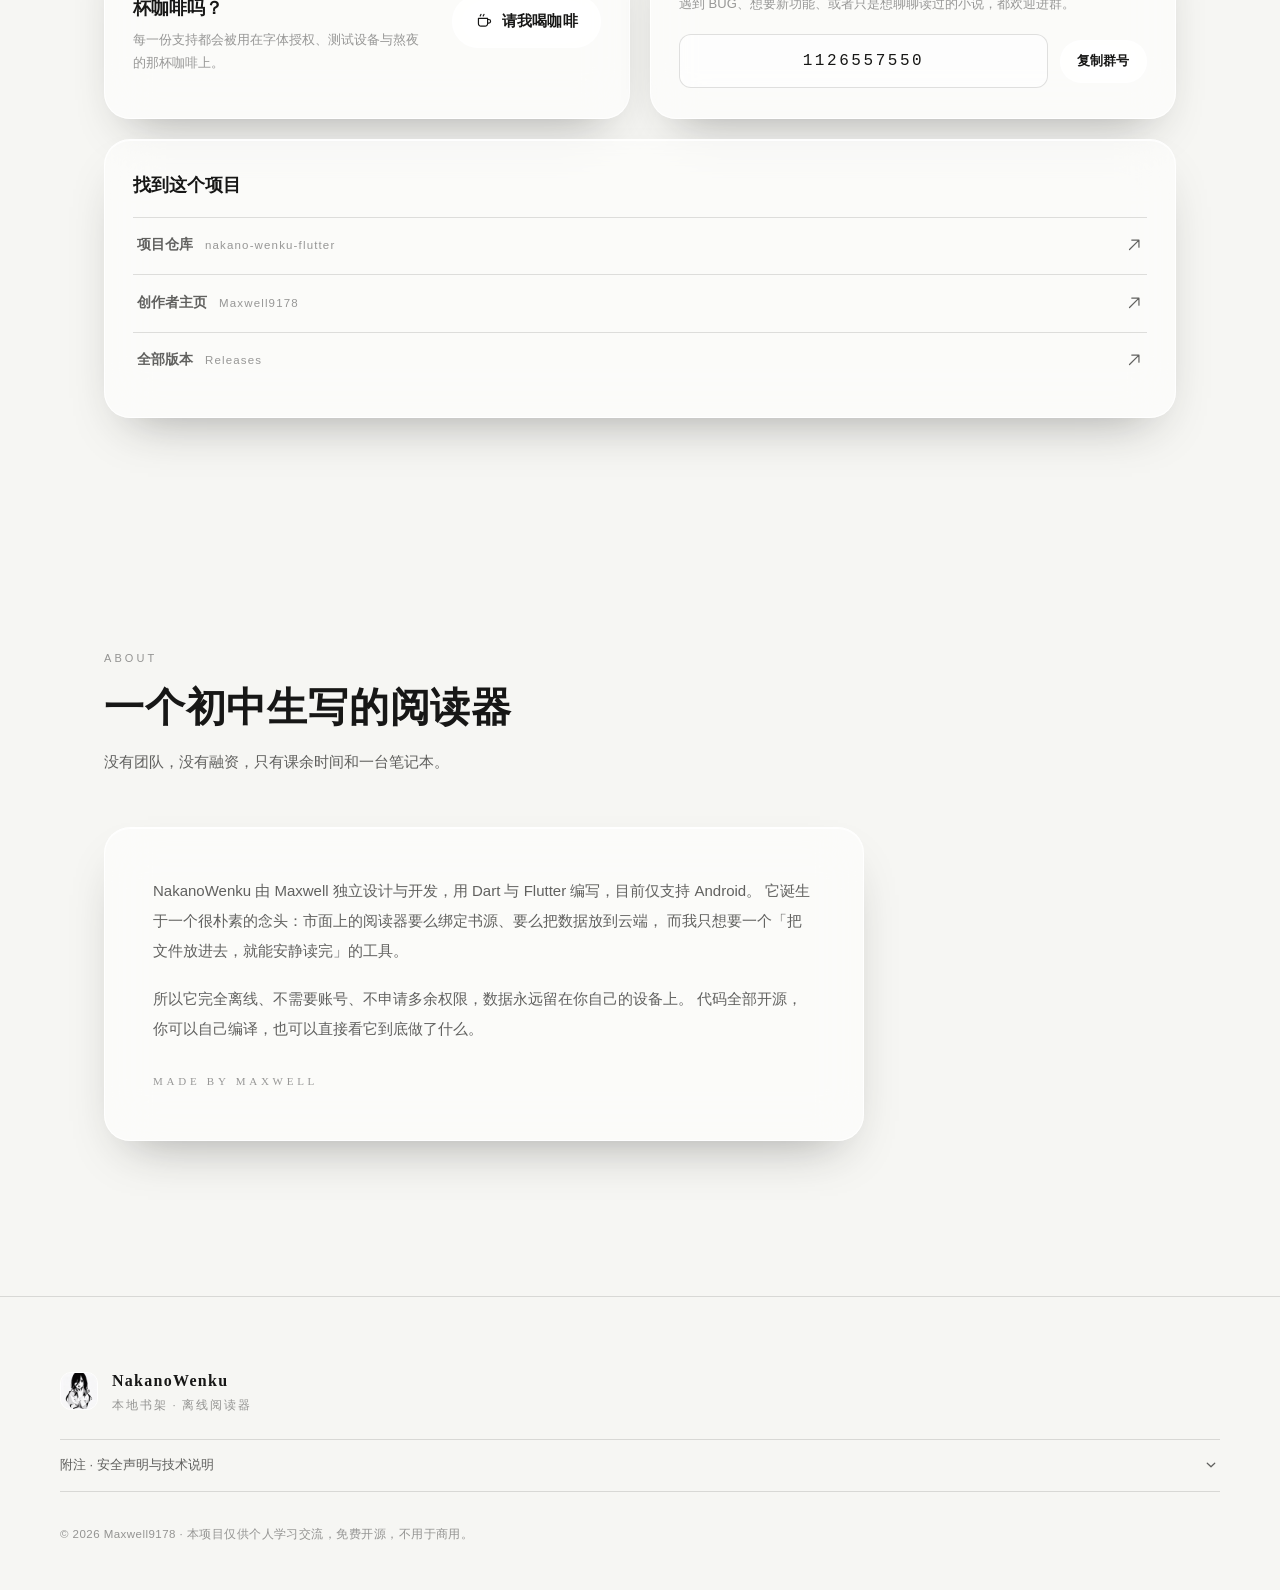
==== commit e583024d: "docs: 官网支持 iOS 添加到主屏幕（PWA），移动端首屏重排" ====
--- a/docs/index.html
+++ b/docs/index.html
@@ -8,6 +8,14 @@
 <meta name="theme-color" content="#000000" />
 <link rel="icon" href="assets/icon-192.png" />
 <link rel="apple-touch-icon" href="assets/apple-touch-icon.png" />
+<link rel="manifest" href="manifest.webmanifest" />
+<meta name="mobile-web-app-capable" content="yes" />
+<meta name="apple-mobile-web-app-capable" content="yes" />
+<meta name="apple-mobile-web-app-status-bar-style" content="black-translucent" />
+<meta name="apple-mobile-web-app-title" content="NakanoWenku" />
+<meta name="apple-touch-fullscreen" content="yes" />
+<link rel="apple-touch-startup-image" href="assets/splash-1170x2532.png" media="(device-width: 390px) and (device-height: 844px) and (-webkit-device-pixel-ratio: 3)" />
+<link rel="apple-touch-startup-image" href="assets/splash-2048x2732.png" media="(device-width: 1024px) and (device-height: 1366px) and (-webkit-device-pixel-ratio: 2)" />
 <meta property="og:type" content="website" />
 <meta property="og:title" content="NakanoWenku · 属于你的离线轻小说书架" />
 <meta property="og:description" content="开源 · 离线 · 本地优先的轻小说阅读器。没有账号，没有云端，没有广告。" />
@@ -36,7 +44,7 @@
       <svg viewBox="0 0 24 24" class="icon-moon" aria-hidden="true"><path d="M21 12.8A9 9 0 1 1 11.2 3a7 7 0 0 0 9.8 9.8Z"/></svg>
       <svg viewBox="0 0 24 24" class="icon-sun" aria-hidden="true"><circle cx="12" cy="12" r="4.2"/><path d="M12 2.4v2.6M12 19v2.6M4.4 4.4l1.9 1.9M17.7 17.7l1.9 1.9M2.4 12h2.6M19 12h2.6M4.4 19.6l1.9-1.9M17.7 6.3l1.9-1.9"/></svg>
     </button>
-    <a class="btn btn-ghost btn-sm" href="https://github.com/Maxwell9178/nakano-wenku-flutter" target="_blank" rel="noopener">
+    <a class="btn btn-ghost btn-sm" href="https://gitee.com/maxwell9178/nakano-wenku-flutter" target="_blank" rel="noopener" title="Gitee 镜像，国内访问更快">
       <svg viewBox="0 0 24 24" class="icon" aria-hidden="true"><path d="M12 2.2a9.8 9.8 0 0 0-3.1 19.1c.5.1.7-.2.7-.5v-1.9c-2.7.6-3.3-1.2-3.3-1.2-.4-1.1-1.1-1.4-1.1-1.4-.9-.6.1-.6.1-.6 1 .1 1.5 1 1.5 1 .9 1.5 2.3 1.1 2.8.8.1-.6.3-1.1.6-1.3-2.2-.2-4.5-1.1-4.5-4.9 0-1.1.4-2 1-2.7-.1-.3-.4-1.3.1-2.7 0 0 .8-.3 2.7 1a9.3 9.3 0 0 1 4.9 0c1.9-1.3 2.7-1 2.7-1 .5 1.4.2 2.4.1 2.7.6.7 1 1.6 1 2.7 0 3.8-2.3 4.6-4.5 4.9.3.3.7 1 .7 1.9v2.8c0 .3.2.6.7.5A9.8 9.8 0 0 0 12 2.2Z"/></svg>
       <span>GitHub</span>
     </a>
@@ -207,26 +215,26 @@
       </article>
 
       <!-- iOS -->
-      <article class="glass panel download-card is-disabled">
+      <article class="glass panel download-card">
         <div class="dc-head">
           <div class="dc-platform">
             <svg viewBox="0 0 24 24" class="icon icon-lg" aria-hidden="true"><path d="M15.6 12.6c0-2 1.6-3 1.7-3.1-.9-1.4-2.4-1.6-2.9-1.6-1.2-.1-2.4.7-3 .7-.6 0-1.6-.7-2.6-.7-1.3 0-2.6.8-3.3 2-1.4 2.4-.4 6 1 7.9.7 1 1.5 2.1 2.6 2 1-.1 1.4-.7 2.7-.7s1.6.7 2.7.7c1.1 0 1.8-1 2.5-2 .8-1.2 1.1-2.3 1.1-2.4-.1 0-2.4-.9-2.5-2.8Z"/><path d="M13.8 5.6c.6-.7 1-1.7.9-2.6-.9 0-1.9.6-2.5 1.3-.5.6-1 1.6-.9 2.5 1 .1 2-.5 2.5-1.2Z"/></svg>
             <div>
-              <h3>iOS 版</h3>
-              <p class="dc-tag">开发中 · 暂未发布</p>
+              <h3>iPhone / iPad</h3>
+              <p class="dc-tag">网页版 · 添加到主屏幕即用</p>
             </div>
           </div>
-          <span class="dc-ver dc-ver-off">敬请期待</span>
+          <span class="dc-ver">网页版</span>
         </div>
 
         <ul class="dc-meta">
-          <li><span>文件大小</span><b>—</b></li>
-          <li><span>更新时间</span><b>—</b></li>
-          <li><span>适配系统</span><b>iOS 尚未支持</b></li>
+          <li><span>安装方式</span><b>Safari 添加到主屏幕</b></li>
+          <li><span>占用空间</span><b>约 2 MB</b></li>
+          <li><span>适配系统</span><b>iOS / iPadOS 15+</b></li>
         </ul>
 
-        <button class="btn btn-disabled btn-block" id="iosBtn" type="button">暂未提供 iOS 版</button>
-        <p class="dc-hint">作者正在学习与准备中，上线后会第一时间在这里公布。</p>
+        <button class="btn btn-primary btn-block" id="iosBtn" type="button">查看安装步骤</button>
+        <p class="dc-hint">无需 App Store、无需签名，用 Safari 添加到主屏幕后即为全屏独立窗口。</p>
       </article>
     </div>
   </section>
@@ -268,11 +276,11 @@
           <span><b>项目仓库</b><em>nakano-wenku-flutter</em></span>
           <svg viewBox="0 0 24 24" class="icon" aria-hidden="true"><path d="M9 5.4h9.6V15M18.6 5.4 6 18"/></svg>
         </a>
-        <a class="link-row" href="https://github.com/Maxwell9178" target="_blank" rel="noopener">
+        <a class="link-row" href="https://gitee.com/maxwell9178" target="_blank" rel="noopener">
           <span><b>创作者主页</b><em>Maxwell9178</em></span>
           <svg viewBox="0 0 24 24" class="icon" aria-hidden="true"><path d="M9 5.4h9.6V15M18.6 5.4 6 18"/></svg>
         </a>
-        <a class="link-row" href="https://github.com/Maxwell9178/nakano-wenku-flutter/releases" target="_blank" rel="noopener">
+        <a class="link-row" href="https://github.com/Maxwell9178/nakano-wenku-flutter/releases" target="_blank" rel="noopener" title="国内访问可能较慢">
           <span><b>全部版本</b><em>Releases</em></span>
           <svg viewBox="0 0 24 24" class="icon" aria-hidden="true"><path d="M9 5.4h9.6V15M18.6 5.4 6 18"/></svg>
         </a>
@@ -347,9 +355,16 @@
 <div class="modal" id="iosModal" hidden>
   <div class="modal-mask" data-close></div>
   <div class="modal-card glass" role="dialog" aria-modal="true" aria-labelledby="iosTitle">
-    <p class="eyebrow">NOT AVAILABLE</p>
-    <h3 id="iosTitle">暂不支持 iOS 版</h3>
-    <p class="modal-desc">目前只完成了 Android 版本，iOS 版本还没有开发。上线后会在本页与 GitHub 同步公布。</p>
+    <p class="eyebrow">WEB APP</p>
+    <h3 id="iosTitle">在 iPhone / iPad 上使用</h3>
+    <p class="modal-desc">iPhone / iPad 上不需要安装包：用 Safari 打开本页，把它添加到主屏幕，就能像 App 一样全屏打开。</p>
+    <ol class="ios-steps">
+      <li>用 <b>Safari</b> 打开 <b>maxwell9178.github.io</b></li>
+      <li>点底部中间的「分享」按钮</li>
+      <li>向下滑动，选择「<b>添加到主屏幕</b>」</li>
+      <li>点右上角「添加」，回桌面点开图标即可全屏使用</li>
+    </ol>
+    <p class="modal-note">微信 / QQ 内置浏览器不支持，请点右上角「在浏览器打开」，再用 Safari 操作。</p>
     <button class="btn btn-primary btn-block" data-close type="button">知道了</button>
   </div>
 </div>
--- a/docs/assets/style.css
+++ b/docs/assets/style.css
@@ -835,15 +835,20 @@
 
 /* ---------- 响应式 ---------- */
 @media (max-width: 980px) {
-  .hero-inner { grid-template-columns: 1fr; gap: 46px; }
-  .hero-visual { order: -1; }
-  .phone { width: min(300px, 74vw); }
+  .hero-inner { grid-template-columns: 1fr; gap: 34px; }
+  .hero-visual { order: 2; }
+  .phone { width: min(268px, 66vw); }
   .feature-grid { grid-template-columns: repeat(2, minmax(0, 1fr)); }
   .nav-links { display: none; }
 }
 
 @media (max-width: 680px) {
-  :root { --nav-h: 64px; }
+  :root { --nav-h: 64px; 
+  /* 手机上首屏优先展示标题与下载按钮 */
+  .hero { padding-top: calc(var(--nav-h) + 26px); }
+  .hero-visual { display: none; }
+  .hero-meta { margin-top: 26px; }
+}
   .hero { padding-top: calc(var(--nav-h) + 18px); min-height: auto; }
   .hero-meta { gap: 22px; margin-top: 32px; }
   .feature-grid, .download-grid, .support-grid, .stats { grid-template-columns: 1fr; }
@@ -865,3 +870,25 @@
   text-decoration-thickness: 1px;
 }
 .dc-alt:hover { opacity: .72; }
+
+/* ---------- iOS 安装步骤（1.0.5 起：网页版） ---------- */
+.ios-steps {
+  margin: 14px 0 0;
+  padding-left: 20px;
+  display: grid;
+  gap: 8px;
+  font-size: 13px;
+  line-height: 1.7;
+  color: var(--text-2);
+}
+.ios-steps li b { color: var(--text-1); font-weight: 600; }
+.modal-note {
+  margin: 14px 0 0;
+  font-size: 12px;
+  line-height: 1.7;
+  color: var(--text-3);
+}
+
+/* 弹窗宽度按视口收敛，避免小屏被裁切 */
+.modal { overflow-y: auto; }
+.modal-card { width: min(400px, calc(100vw - 40px)); }
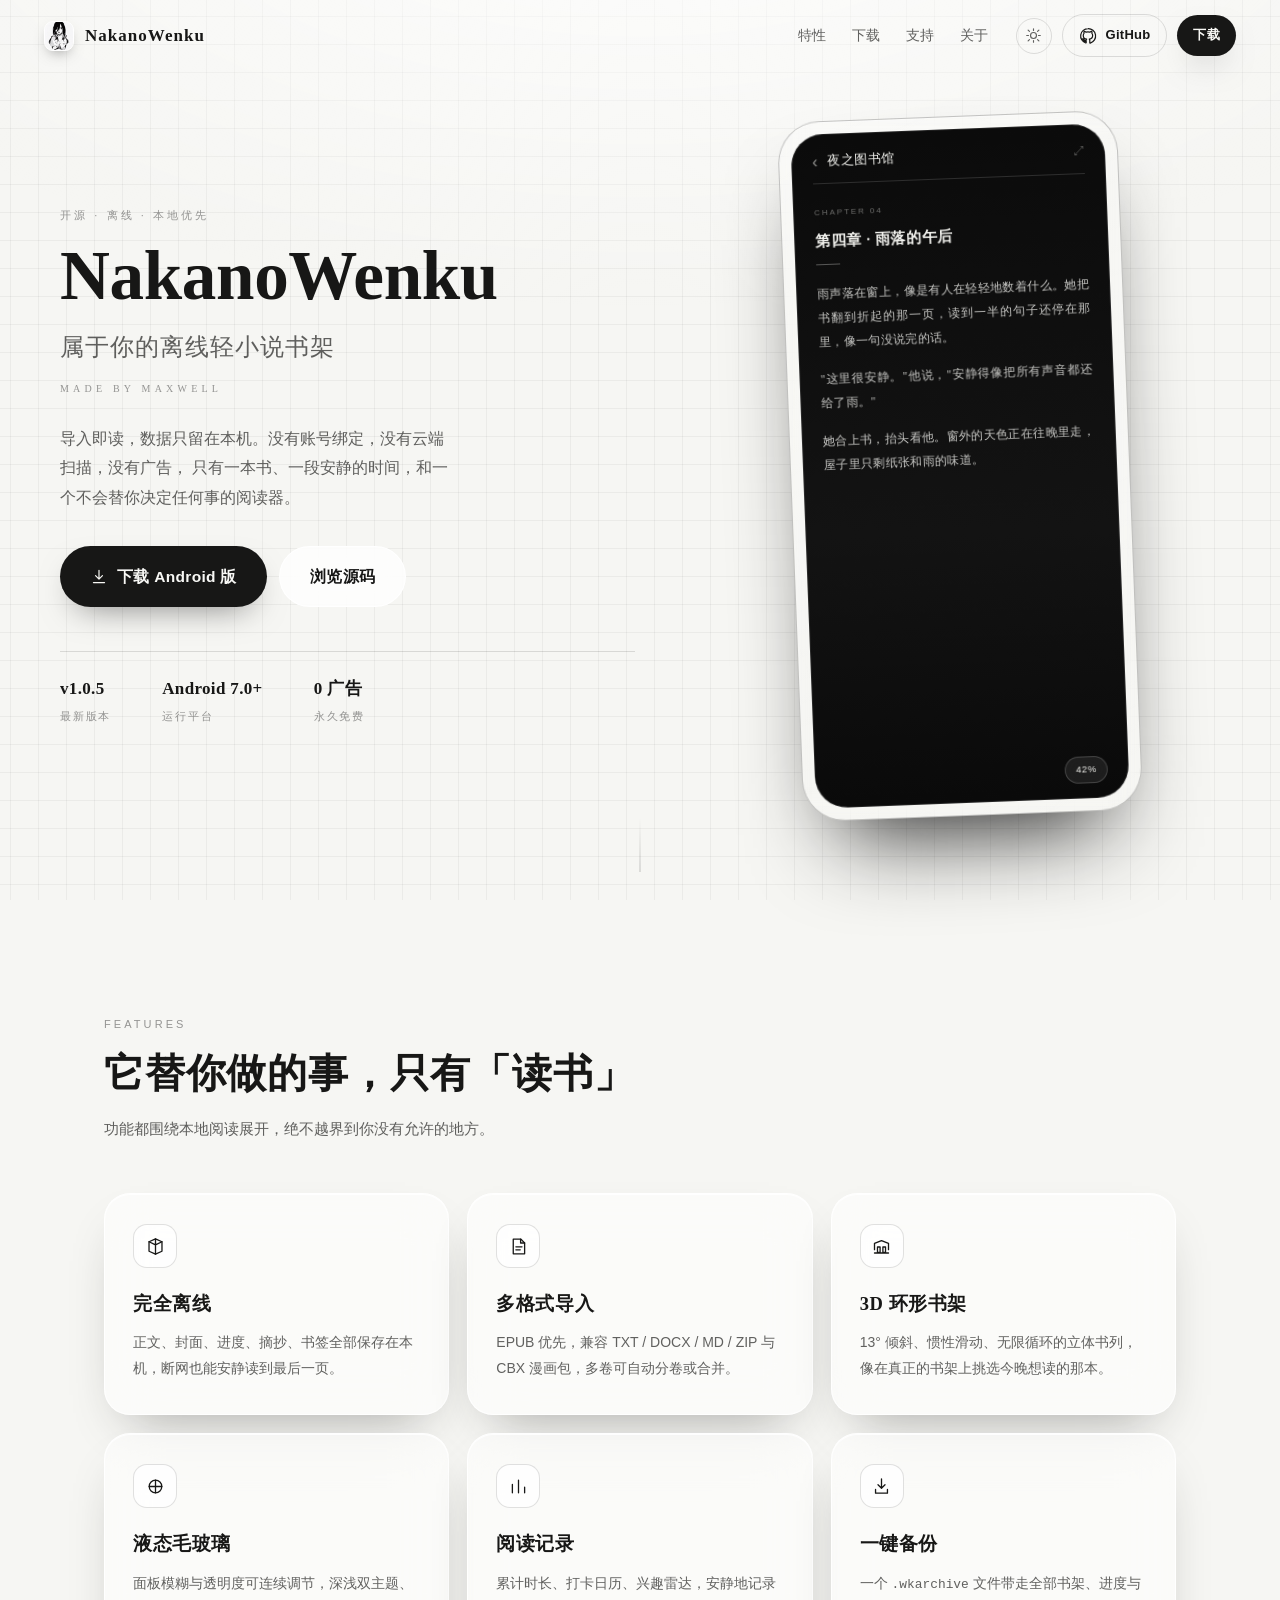
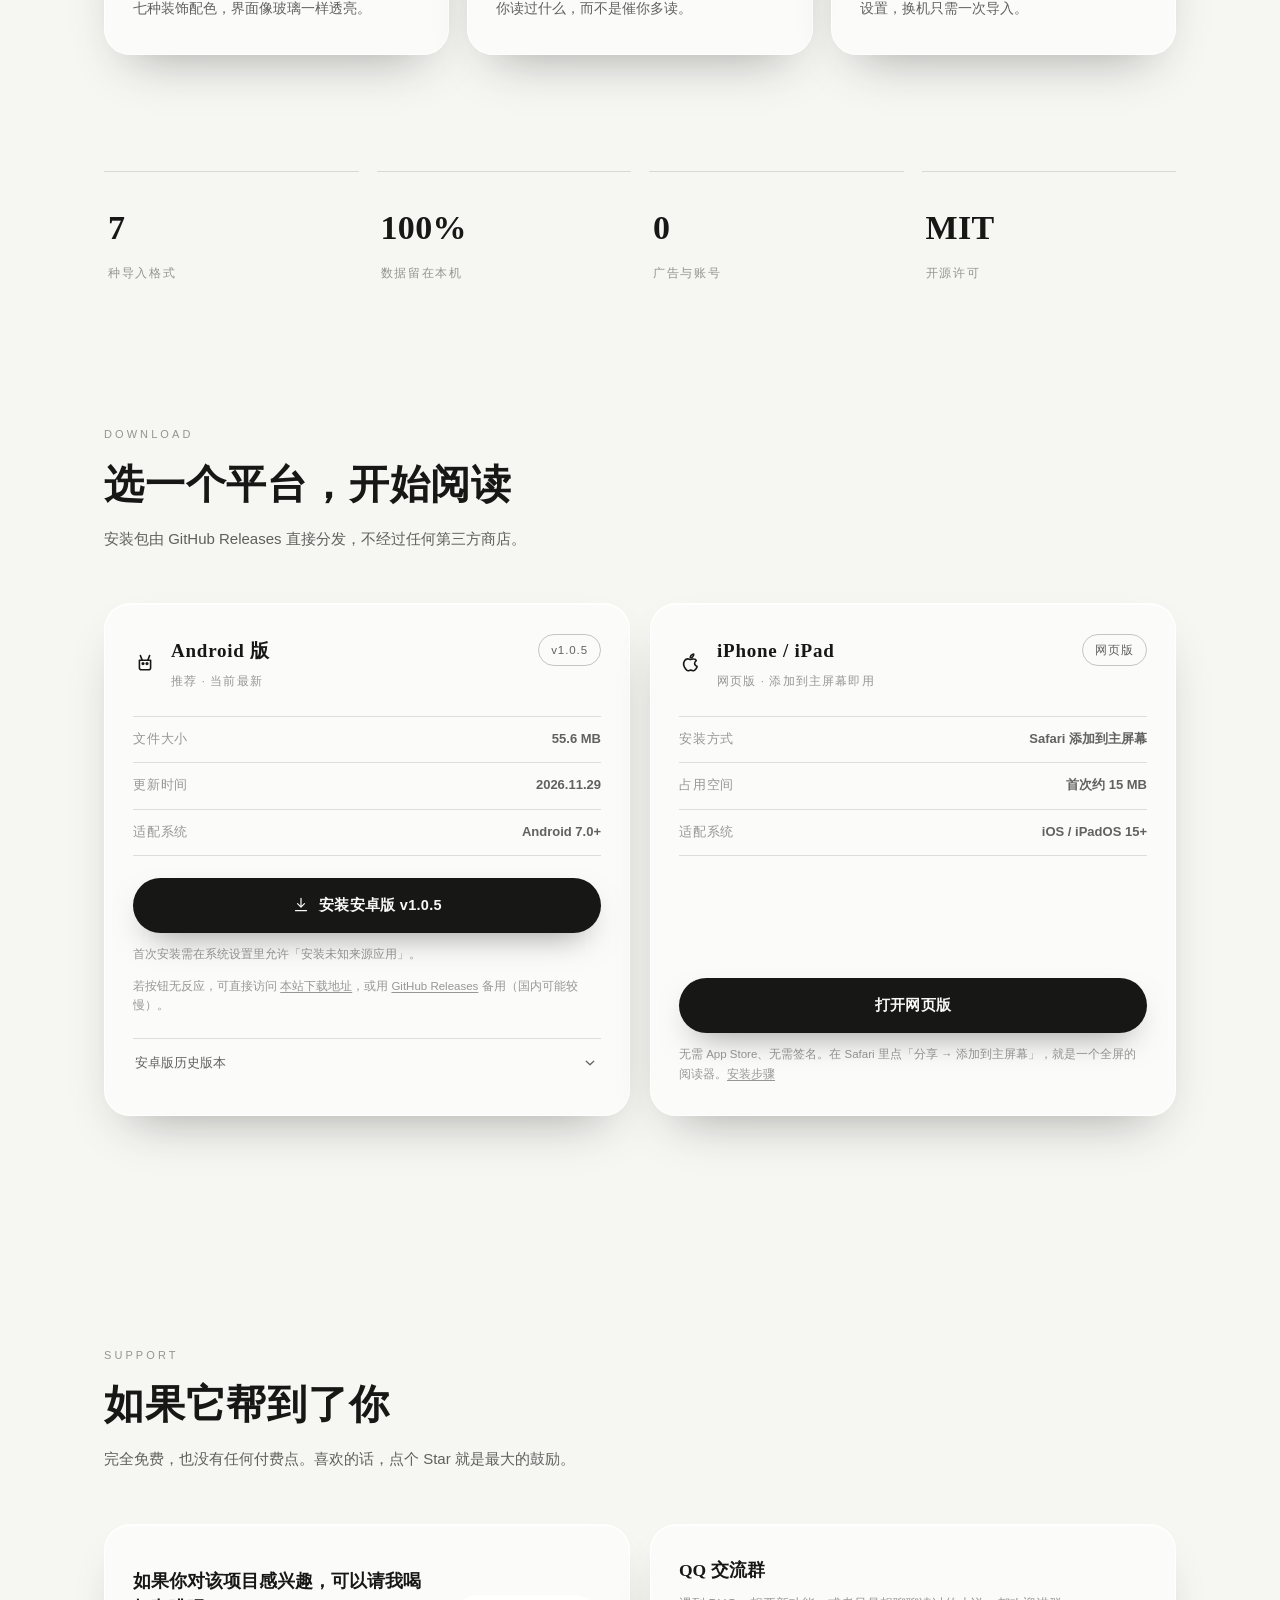
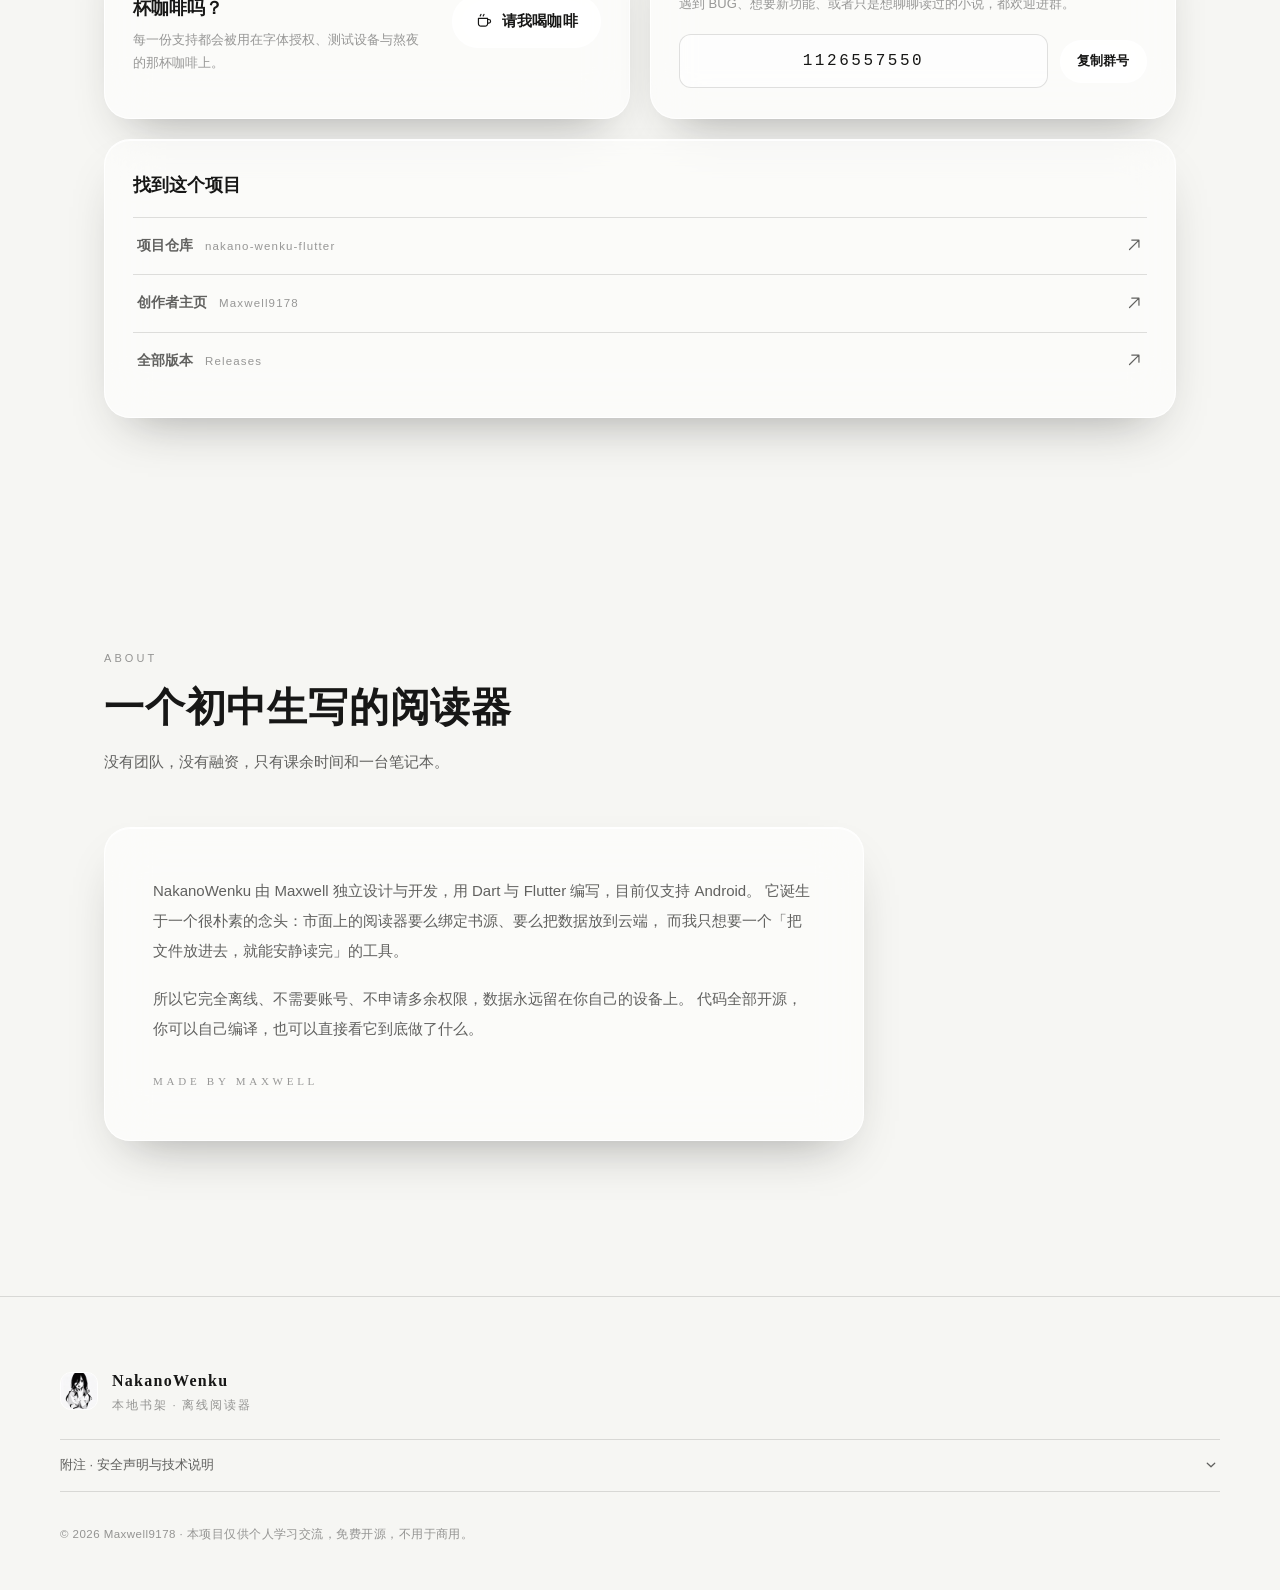
==== commit 4703c1cd: "feat(web): 网页版阅读器 - IndexedDB 存储、内置中文字体、PWA 清单与图标" ====
--- a/docs/index.html
+++ b/docs/index.html
@@ -229,12 +229,12 @@
 
         <ul class="dc-meta">
           <li><span>安装方式</span><b>Safari 添加到主屏幕</b></li>
-          <li><span>占用空间</span><b>约 2 MB</b></li>
+          <li><span>占用空间</span><b>首次约 15 MB</b></li>
           <li><span>适配系统</span><b>iOS / iPadOS 15+</b></li>
         </ul>
 
-        <button class="btn btn-primary btn-block" id="iosBtn" type="button">查看安装步骤</button>
-        <p class="dc-hint">无需 App Store、无需签名，用 Safari 添加到主屏幕后即为全屏独立窗口。</p>
+        <a class="btn btn-primary btn-block" id="iosBtn" href="app/" target="_blank" rel="noopener">打开网页版</a>
+        <p class="dc-hint">无需 App Store、无需签名。在 Safari 里点「分享 → 添加到主屏幕」，就是一个全屏的阅读器。<a href="#" id="iosHowBtn" class="dc-alt">安装步骤</a></p>
       </article>
     </div>
   </section>
@@ -357,13 +357,13 @@
   <div class="modal-card glass" role="dialog" aria-modal="true" aria-labelledby="iosTitle">
     <p class="eyebrow">WEB APP</p>
     <h3 id="iosTitle">在 iPhone / iPad 上使用</h3>
-    <p class="modal-desc">iPhone / iPad 上不需要安装包：用 Safari 打开本页，把它添加到主屏幕，就能像 App 一样全屏打开。</p>
+    <p class="modal-desc">网页版是同一个阅读器，书只存在你的浏览器里。用 Safari 打开后添加到主屏幕，就和 App 一样全屏使用。</p>
     <ol class="ios-steps">
-      <li>用 <b>Safari</b> 打开 <b>maxwell9178.github.io</b></li>
-      <li>点底部中间的「分享」按钮</li>
-      <li>向下滑动，选择「<b>添加到主屏幕</b>」</li>
-      <li>点右上角「添加」，回桌面点开图标即可全屏使用</li>
-    </ol>
+            <li>先在 iPhone / iPad 上用 <b>Safari</b> 打开 <b>maxwell9178.github.io/app</b></li>
+            <li>点底部中间的「分享」按钮</li>
+            <li>向下滑动，选择「添加到主屏幕」</li>
+            <li>点右上角「添加」，回桌面点开图标即可全屏阅读</li>
+          </ol>
     <p class="modal-note">微信 / QQ 内置浏览器不支持，请点右上角「在浏览器打开」，再用 Safari 操作。</p>
     <button class="btn btn-primary btn-block" data-close type="button">知道了</button>
   </div>
